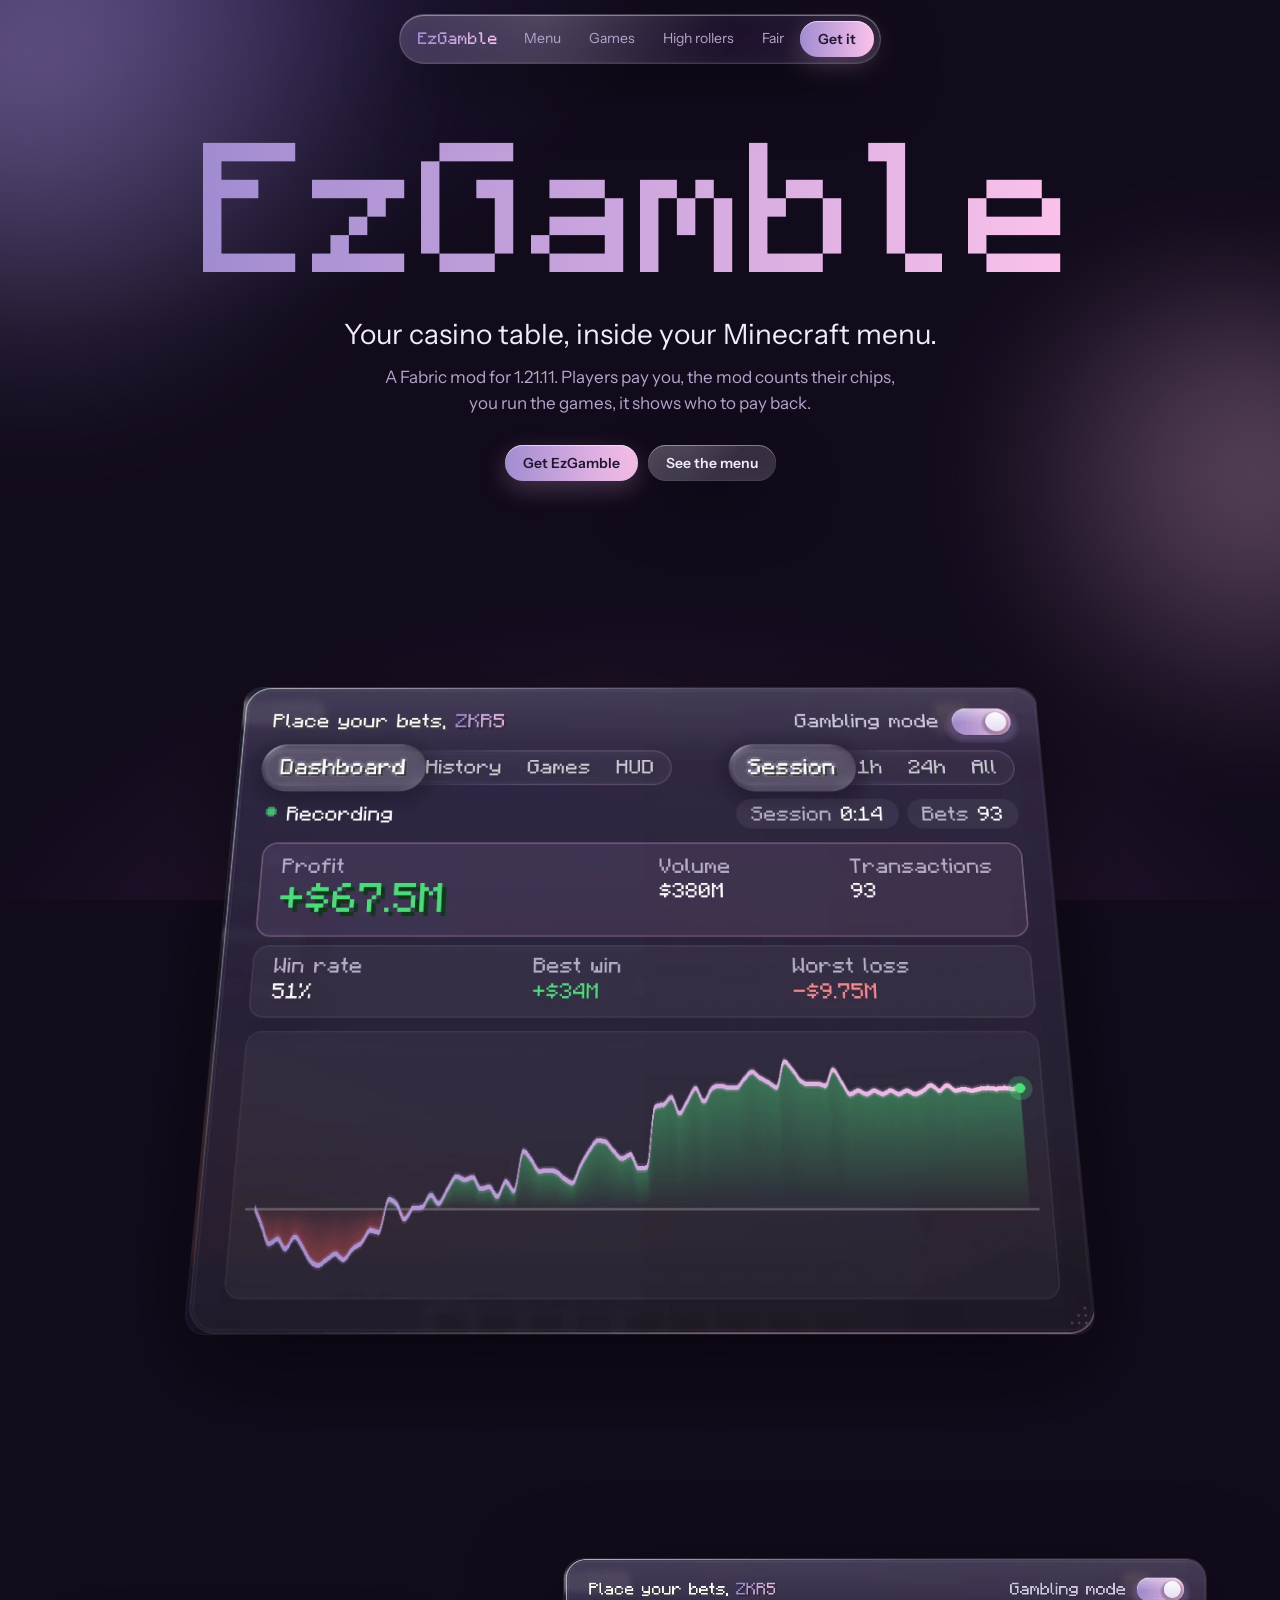
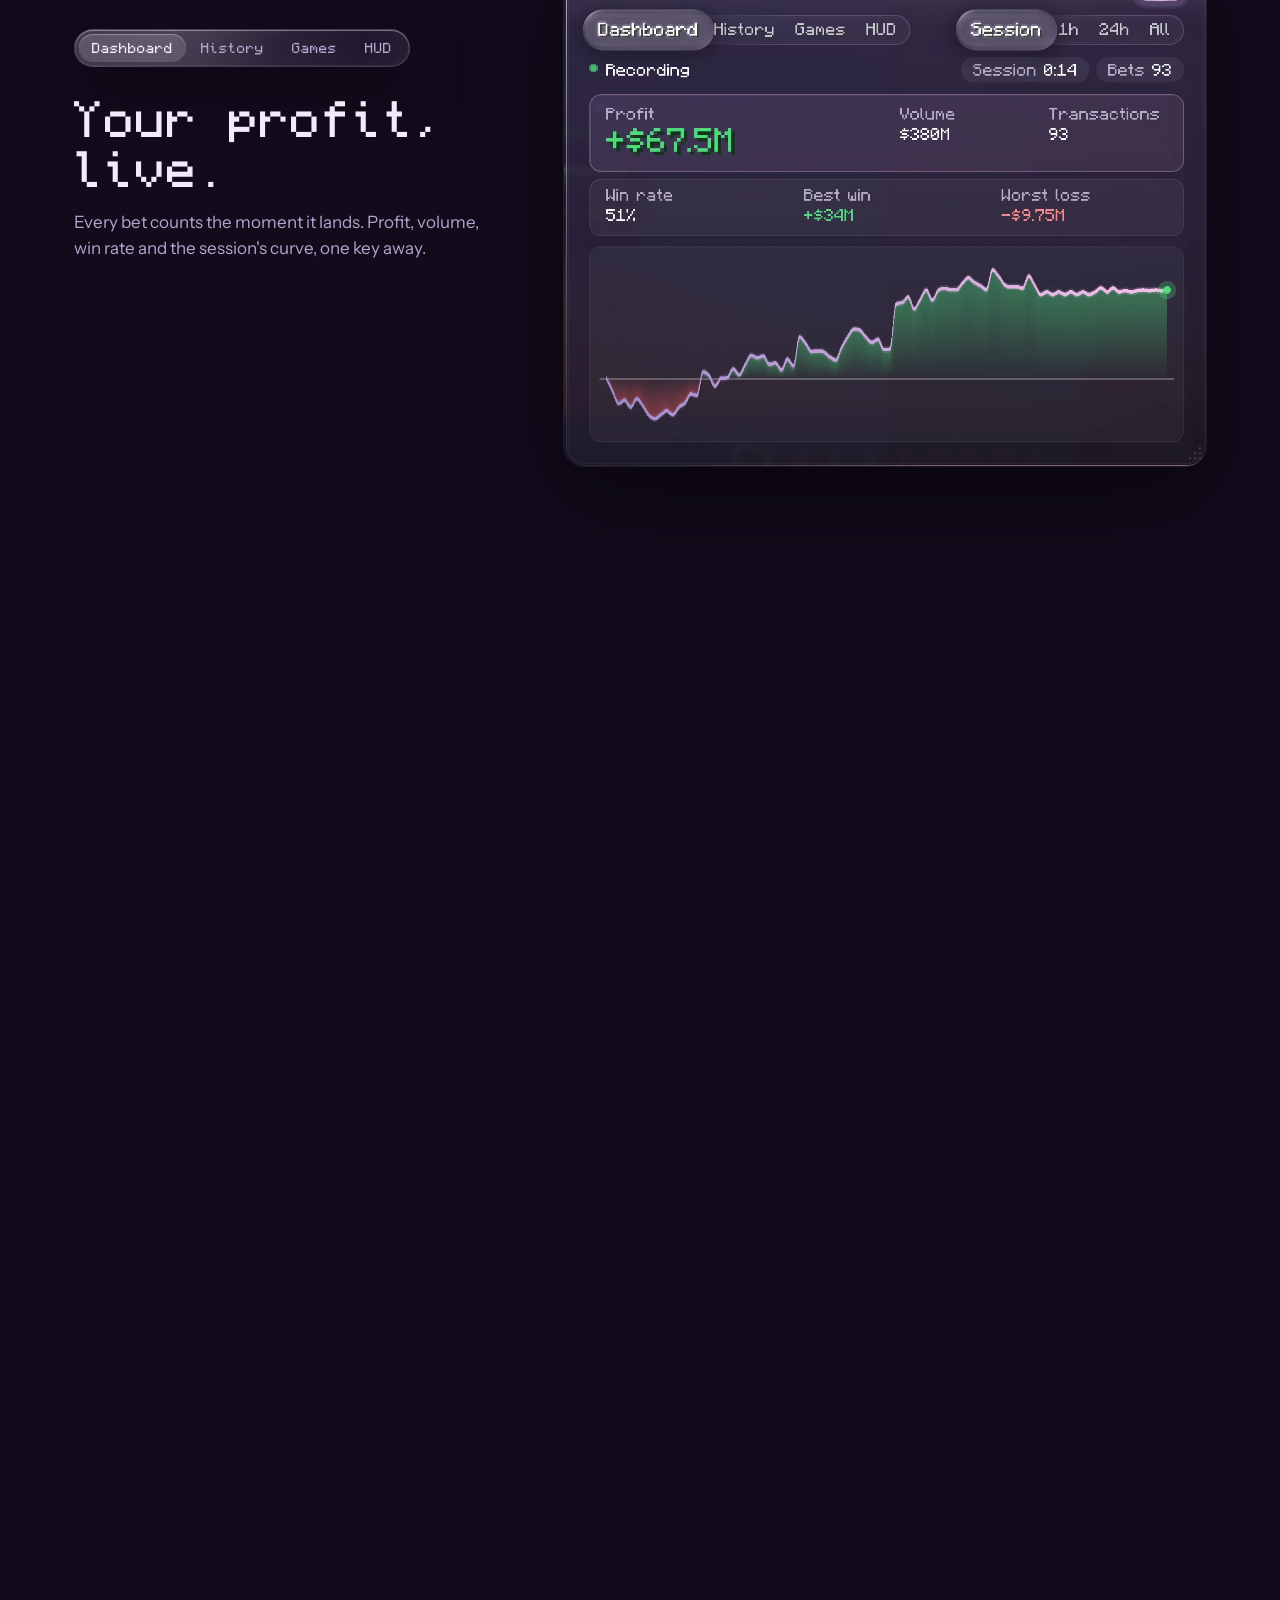
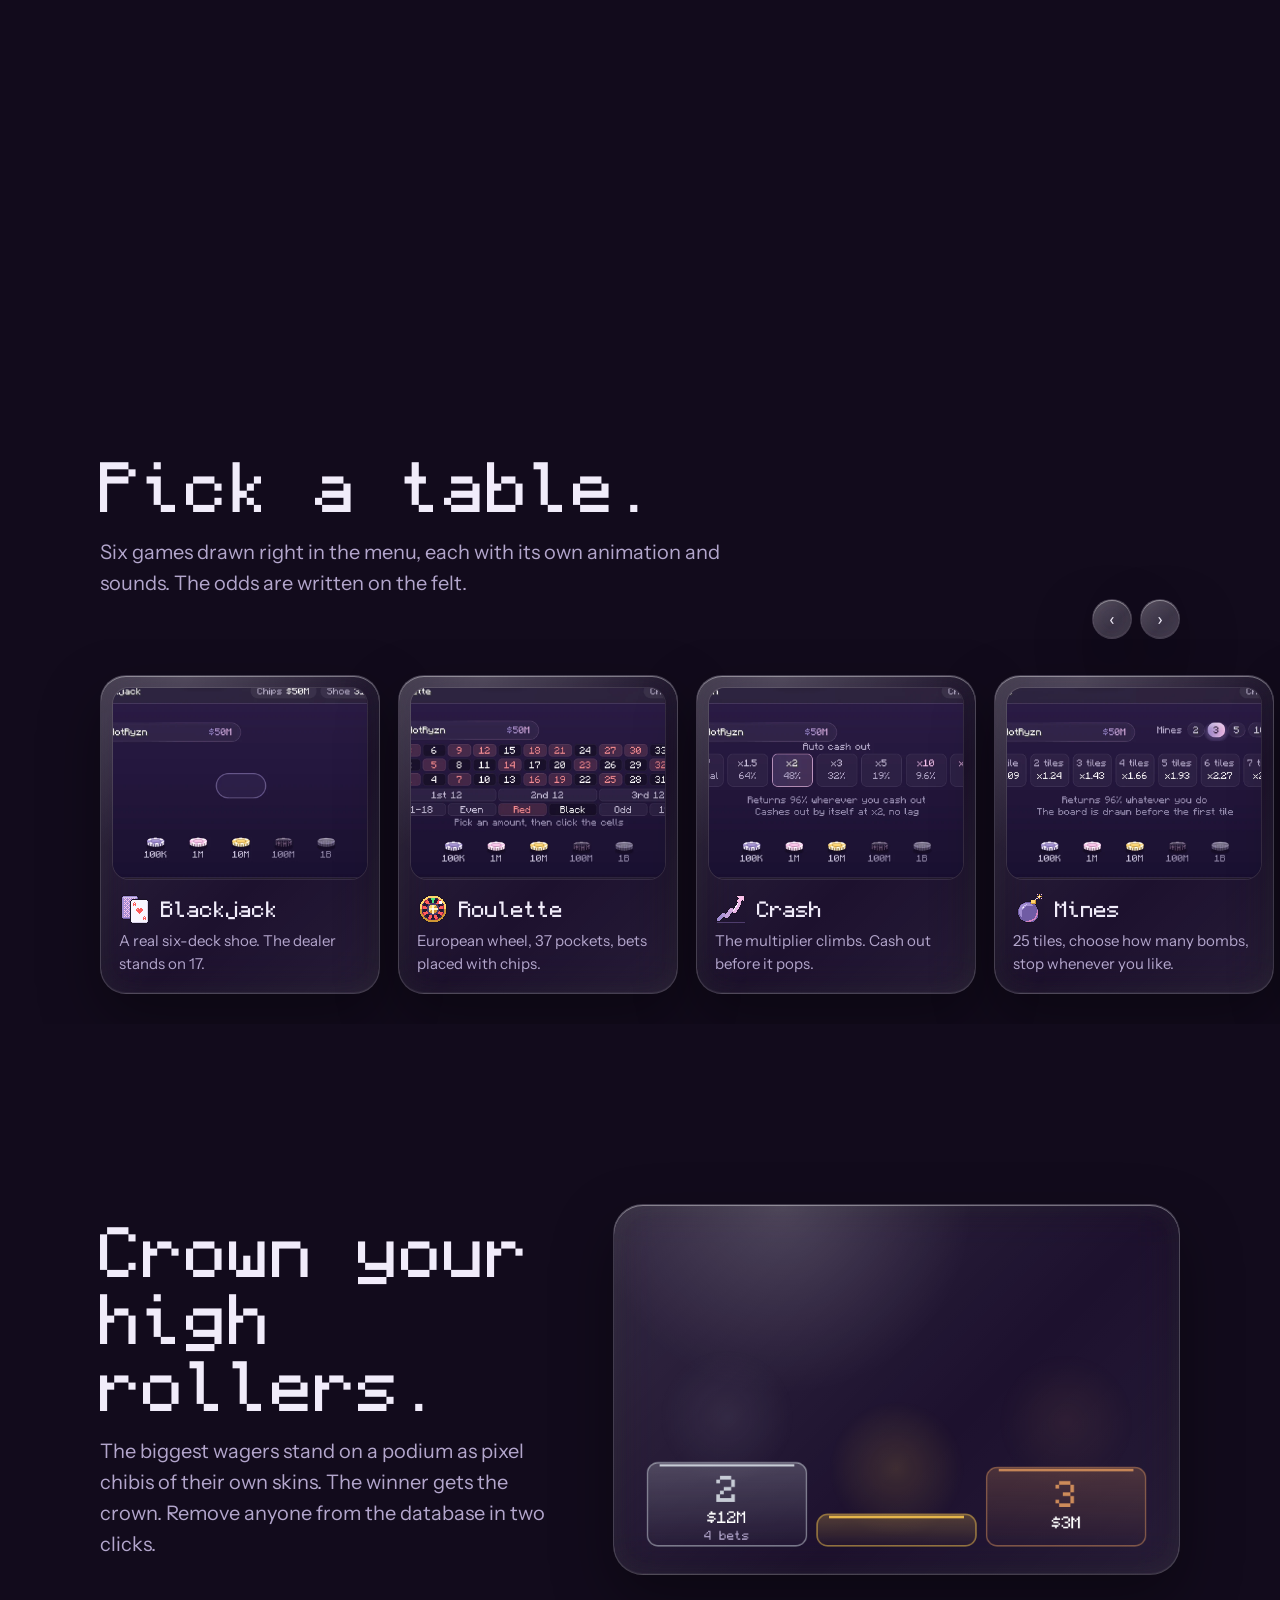
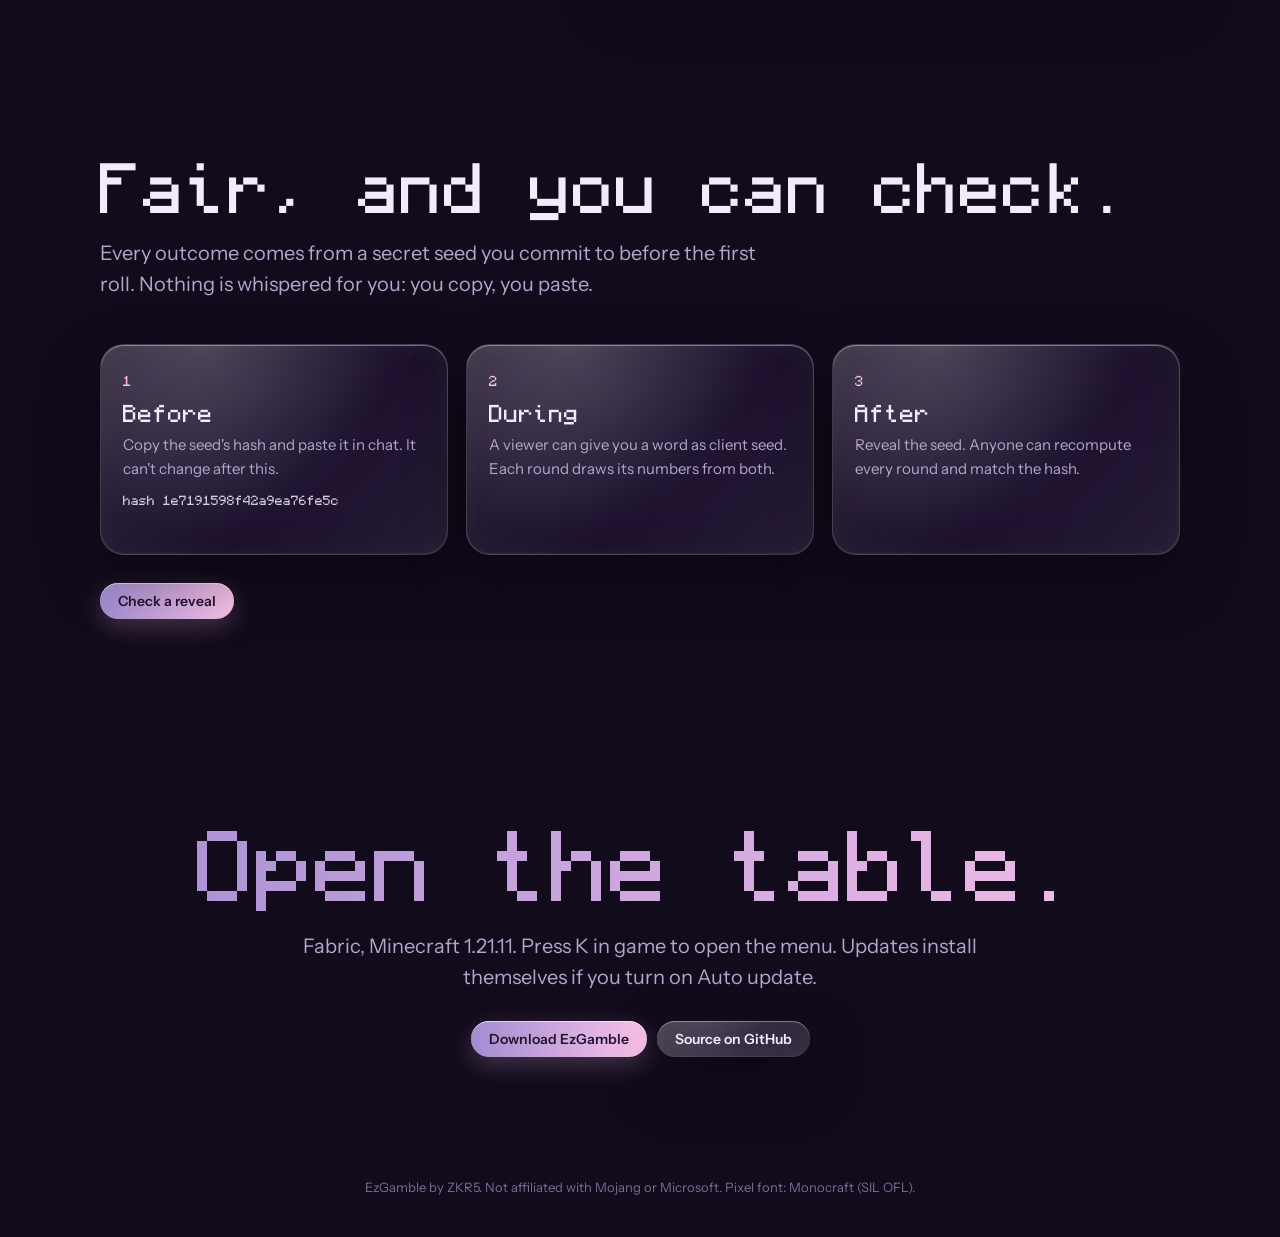
==== docs/index.html @ 96b561ed "Site: teaser page (menu tour, games, animated podium, provably fair) and verify page in the same loo" ====
<!doctype html>
<html lang="en">
<head>
<meta charset="utf-8">
<meta name="viewport" content="width=device-width, initial-scale=1">
<title>EzGamble</title>
<meta name="description" content="EzGamble: a Fabric mod for Minecraft 1.21.11 that turns your menu into a casino table. Payments, games, payouts, provably fair.">
<link rel="icon" href="assets/fair.png">
<link rel="preconnect" href="https://fonts.googleapis.com"><link rel="preconnect" href="https://fonts.gstatic.com" crossorigin>
<link href="https://fonts.googleapis.com/css2?family=Instrument+Sans:wght@400;500;600&display=swap" rel="stylesheet">
<link rel="stylesheet" href="site.css">
<style>
  /* ---- hero */
  .hero { min-height: 100vh; display: grid; place-items: center; text-align: center; padding: 120px 20px 0; }
  .hero h1 { font-size: clamp(64px, 13vw, 176px); margin: 0; }
  .hero h1 span { background: linear-gradient(90deg, #a18cd1, #fbc2eb 40%, #fff 50%, #fbc2eb 60%, #a18cd1); background-size: 250% 100%; -webkit-background-clip: text; background-clip: text; color: transparent; animation: sheen 2.4s .3s cubic-bezier(.2, .7, .2, 1) both; }
  @keyframes sheen { from { background-position: 100% 0; } to { background-position: 0 0; } }
  .hero .tag { font-size: clamp(20px, 2.4vw, 28px); margin: 18px auto 8px; max-width: 22em; }
  .hero .meta { color: var(--mute); margin: 0 auto; max-width: 30em; }
  .hero .cta { display: flex; gap: 10px; justify-content: center; margin: 28px 0 0; flex-wrap: wrap; }
  .stage { perspective: 1400px; margin: 64px auto 0; width: min(1000px, 92vw); }
  .screen { border-radius: clamp(10px, 2.2vw, 22px); overflow: hidden; box-shadow: 0 40px 120px rgba(0, 0, 0, .55), 0 0 0 1px rgba(255, 255, 255, .12); transform-origin: 50% 100%; will-change: transform; }
  .screen img { width: 100%; height: auto; aspect-ratio: 1140 / 900; }

  /* ---- the menu, pinned while its tabs go by */
  .tour { height: 420vh; position: relative; }
  .tour .pin { position: sticky; top: 0; height: 100vh; display: grid; grid-template-columns: minmax(260px, 1fr) minmax(0, 1.45fr); gap: 48px; align-items: center; max-width: 1180px; margin: 0 auto; padding: 80px 24px 24px; }
  .steps { position: relative; min-height: 300px; }
  .step { position: absolute; inset: 0 0 auto 0; opacity: 0; transform: translateY(-8px); transition: opacity .18s, transform .18s; pointer-events: none; }
  .step.on { opacity: 1; transform: none; pointer-events: auto; transition: opacity .45s .2s, transform .5s .2s cubic-bezier(.2, .7, .2, 1); }
  .step h3 { font: 400 clamp(30px, 3.6vw, 46px)/1.08 var(--pixel); margin: 0 0 14px; }
  .step p { color: var(--mute); margin: 0; max-width: 24em; }
  .tabs { display: inline-flex; gap: 2px; padding: 4px; border-radius: 999px; margin-bottom: 28px; }
  .tabs b { font: 13px var(--pixel); font-weight: 400; color: var(--mute); padding: 7px 13px; border-radius: 999px; transition: background .3s, color .3s; }
  .tabs b.on { color: var(--text); background: rgba(255, 255, 255, .14); box-shadow: inset 0 1px 0 rgba(255, 255, 255, .3); }
  .device { position: relative; aspect-ratio: 1140 / 900; }
  .device img { position: absolute; inset: 0; width: 100%; height: 100%; object-fit: cover; border-radius: clamp(10px, 1.8vw, 20px); box-shadow: 0 30px 90px rgba(0, 0, 0, .5), 0 0 0 1px rgba(255, 255, 255, .12); opacity: 0; transform: scale(.97); transition: opacity .5s, transform .6s cubic-bezier(.2, .7, .2, 1); }
  .device img.on { opacity: 1; transform: none; }
  .device img.wide { object-fit: cover; object-position: 30% 50%; }
  @media (max-width: 860px) {
    .tour { height: auto; }
    .tour .pin { position: static; height: auto; grid-template-columns: 1fr; padding: 40px 20px; gap: 0; }
    .steps { min-height: 0; } .step { position: static; opacity: 1; transform: none; margin: 40px 0 16px; }
    .tabs { display: none; }
    .device { display: none; } .step .shot { display: block; }
  }
  .step .shot { display: none; margin-top: 18px; border-radius: 14px; box-shadow: 0 0 0 1px rgba(255, 255, 255, .12); }

  /* ---- games: a rail of tables */
  section.block { padding: 140px 0 40px; }
  .rail { scroll-padding-inline: max(20px, calc((100vw - 1120px) / 2 + 20px)); display: grid; grid-auto-flow: column; grid-auto-columns: minmax(280px, 340px); gap: 18px; overflow-x: auto; scroll-snap-type: x mandatory; padding: 36px max(20px, calc((100vw - 1120px) / 2 + 20px)) 30px; scrollbar-width: none; }
  .rail::-webkit-scrollbar { display: none; }
  .table { scroll-snap-align: start; border-radius: 26px; padding: 12px 12px 18px; }
  .table .felt { border-radius: 16px; overflow: hidden; aspect-ratio: 4 / 3; box-shadow: 0 0 0 1px rgba(255, 255, 255, .1); }
  .table img.shot { width: 100%; height: 100%; object-fit: cover; transform: scale(1.45); transform-origin: 50% 60%; transition: transform .6s cubic-bezier(.2, .7, .2, 1); }
  .table:hover img.shot { transform: scale(1.32); }
  .table .t { display: flex; align-items: center; gap: 10px; margin: 14px 6px 4px; }
  .table .t img { width: 32px; height: 32px; }
  .table h4 { font: 400 20px var(--pixel); margin: 0; }
  .table p { color: var(--mute); margin: 0 6px; font-size: 15px; }
  .railnav { display: flex; gap: 8px; justify-content: flex-end; }
  .railnav button { width: 40px; height: 40px; border-radius: 50%; color: var(--text); font: 18px var(--sans); cursor: pointer; }

  /* ---- the podium */
  .podium { display: grid; grid-template-columns: 1fr 1.2fr; gap: 40px; align-items: center; }
  .podium canvas { width: 100%; height: auto; display: block; }
  .board { border-radius: 30px; padding: 10px; }
  @media (max-width: 860px) { .podium { grid-template-columns: 1fr; } }

  /* ---- fair: commit, play, reveal is a real sequence */
  .fair { display: grid; grid-template-columns: repeat(3, 1fr); gap: 18px; margin-top: 44px; }
  .fair .lg { border-radius: 24px; padding: 22px; }
  .fair i { font: normal 13px var(--pixel); color: var(--pink); }
  .fair h4 { font: 400 22px var(--pixel); margin: 8px 0 8px; }
  .fair p { color: var(--mute); margin: 0; font-size: 15px; }
  .fair code { display: block; margin-top: 14px; font: 12px var(--pixel); color: var(--text); word-break: break-all; opacity: .85; min-height: 3.2em; }
  @media (max-width: 860px) { .fair { grid-template-columns: 1fr; } }

  /* ---- the end */
  .end { text-align: center; padding: 160px 20px 120px; }
  .end h2 { font-size: clamp(44px, 7vw, 96px); margin: 0 0 18px; }
  .end .cta { display: flex; gap: 10px; justify-content: center; flex-wrap: wrap; margin-top: 28px; }
  footer { color: var(--dim); font-size: 13px; text-align: center; padding: 0 20px 40px; }
</style>
</head>
<body>
<div class="sky" aria-hidden="true"><div class="orb a"></div><div class="orb b"></div><div class="orb c"></div></div>

<nav class="nav lg" aria-label="Sections">
  <a class="mark" href="#top">EzGamble</a>
  <a class="l opt" href="#menu">Menu</a>
  <a class="l opt" href="#games">Games</a>
  <a class="l opt" href="#podium">High rollers</a>
  <a class="l opt" href="#fair">Fair</a>
  <a class="btn primary" href="#get">Get it</a>
</nav>

<header class="hero" id="top">
  <div>
    <h1 class="display"><span>EzGamble</span></h1>
    <p class="tag">Your casino table, inside your Minecraft menu.</p>
    <p class="meta">A Fabric mod for 1.21.11. Players pay you, the mod counts their chips, you run the games, it shows who to pay back.</p>
    <div class="cta"><a class="btn primary" href="#get">Get EzGamble</a><a class="btn ghost lg" href="#menu">See the menu</a></div>
    <div class="stage"><div class="screen" id="heroScreen"><img src="media/dash.webp" alt="The EzGamble menu: profit, win rate and the session's curve" fetchpriority="high"></div></div>
  </div>
</header>

<section class="tour" id="menu" aria-label="The menu">
  <div class="pin">
    <div>
      <div class="tabs lg" aria-hidden="true"><b data-i="0">Dashboard</b><b data-i="1">History</b><b data-i="2">Games</b><b data-i="3">HUD</b></div>
      <div class="steps">
        <div class="step" data-i="0"><h3>Your profit, live.</h3><p>Every bet counts the moment it lands. Profit, volume, win rate and the session's curve, one key away.</p><img class="shot" src="media/dash.webp" alt="" loading="lazy"></div>
        <div class="step" data-i="1"><h3>Every bet, on record.</h3><p>Games, payments and payouts in one list, filtered by wins or losses. Sessions are saved, so yesterday is still there.</p><img class="shot" src="media/hist.webp" alt="" loading="lazy"></div>
        <div class="step" data-i="2"><h3>Chips from /pay.</h3><p>When a player pays you, the mod turns it into chips in their name. Pick a table, bet their chips, and it keeps the count.</p><img class="shot" src="media/games.webp" alt="" loading="lazy"></div>
        <div class="step" data-i="3"><h3>Always on screen.</h3><p>Your balance, the session's profit and every payment that comes in, on the HUD, where you put it. Off when gambling mode is off.</p><img class="shot" src="media/hud-full.webp" alt="" loading="lazy"></div>
      </div>
    </div>
    <div class="device" aria-hidden="true">
      <img data-i="0" src="media/dash.webp" alt="">
      <img data-i="1" src="media/hist.webp" alt="" loading="lazy">
      <img data-i="2" src="media/games.webp" alt="" loading="lazy">
      <img data-i="3" class="wide" src="media/hud-full.webp" alt="" loading="lazy">
    </div>
  </div>
</section>

<section class="block" id="games" aria-labelledby="gamesTitle">
  <div class="wrap">
    <h2 class="sec" id="gamesTitle">Pick a table.</h2>
    <p class="sub">Six games drawn right in the menu, each with its own animation and sounds. The odds are written on the felt.</p>
    <div class="railnav"><button class="lg" data-d="-1" aria-label="Previous games">‹</button><button class="lg" data-d="1" aria-label="Next games">›</button></div>
  </div>
  <div class="rail" id="rail">
    <article class="table lg"><div class="felt"><img class="shot" src="media/bj.webp" alt="Blackjack table" loading="lazy"></div><div class="t"><img class="pix" src="assets/blackjack.png" alt=""><h4>Blackjack</h4></div><p>A real six-deck shoe. The dealer stands on 17.</p></article>
    <article class="table lg"><div class="felt"><img class="shot" src="media/roulette.webp" alt="Roulette wheel" loading="lazy"></div><div class="t"><img class="pix" src="assets/roulette.png" alt=""><h4>Roulette</h4></div><p>European wheel, 37 pockets, bets placed with chips.</p></article>
    <article class="table lg"><div class="felt"><img class="shot" src="media/crash.webp" alt="Crash curve" loading="lazy"></div><div class="t"><img class="pix" src="assets/crash.png" alt=""><h4>Crash</h4></div><p>The multiplier climbs. Cash out before it pops.</p></article>
    <article class="table lg"><div class="felt"><img class="shot" src="media/mines.webp" alt="Mines board" loading="lazy"></div><div class="t"><img class="pix" src="assets/mines.png" alt=""><h4>Mines</h4></div><p>25 tiles, choose how many bombs, stop whenever you like.</p></article>
    <article class="table lg"><div class="felt"><img class="shot" src="media/crates.webp" alt="Crate opening" loading="lazy"></div><div class="t"><img class="pix" src="assets/crates.png" alt=""><h4>Crates</h4></div><p>The reel shows the true odds. No fake near misses.</p></article>
    <article class="table lg"><div class="felt"><img class="shot" src="media/coin.webp" alt="Coinflip" loading="lazy"></div><div class="t"><img class="pix" src="assets/coinflip.png" alt=""><h4>Coinflip</h4></div><p>Heads or tails, double or nothing.</p></article>
  </div>
</section>

<section class="block" id="podium" aria-labelledby="podTitle">
  <div class="wrap podium">
    <div>
      <h2 class="sec" id="podTitle">Crown your high rollers.</h2>
      <p class="sub">The biggest wagers stand on a podium as pixel chibis of their own skins. The winner gets the crown. Remove anyone from the database in two clicks.</p>
    </div>
    <div class="board lg"><canvas id="pod" width="720" height="460" aria-label="A podium: NotRyzn first with a crown, ZKR5 second, Notch third" role="img"></canvas></div>
  </div>
</section>

<section class="block" id="fair" aria-labelledby="fairTitle">
  <div class="wrap">
    <h2 class="sec" id="fairTitle">Fair, and you can check.</h2>
    <p class="sub">Every outcome comes from a secret seed you commit to before the first roll. Nothing is whispered for you: you copy, you paste.</p>
    <div class="fair">
      <div class="lg"><i>1</i><h4>Before</h4><p>Copy the seed's hash and paste it in chat. It can't change after this.</p><code id="h1"></code></div>
      <div class="lg"><i>2</i><h4>During</h4><p>A viewer can give you a word as client seed. Each round draws its numbers from both.</p><code id="h2"></code></div>
      <div class="lg"><i>3</i><h4>After</h4><p>Reveal the seed. Anyone can recompute every round and match the hash.</p><code id="h3"></code></div>
    </div>
    <div class="cta" style="margin-top:28px"><a class="btn primary" href="verify.html">Check a reveal</a></div>
  </div>
</section>

<section class="end" id="get">
  <h2 class="display gradtext">Open the table.</h2>
  <p class="sub" style="margin:0 auto">Fabric, Minecraft 1.21.11. Press K in game to open the menu. Updates install themselves if you turn on Auto update.</p>
  <div class="cta"><a class="btn primary" id="dl" href="https://github.com/ryaanbcq/EzGamble">Download EzGamble</a><a class="btn ghost lg" href="https://github.com/ryaanbcq/EzGamble">Source on GitHub</a></div>
</section>
<footer>EzGamble by ZKR5. Not affiliated with Mojang or Microsoft. Pixel font: Monocraft (SIL OFL).</footer>

<script>
const reduce = matchMedia('(prefers-reduced-motion: reduce)').matches;
const clamp = (v, a = 0, b = 1) => Math.max(a, Math.min(b, v));

// the specular highlight follows the pointer on any glass under it
addEventListener('pointermove', (e) => {
  const el = e.target.closest && e.target.closest('.lg');
  if (!el) return;
  const r = el.getBoundingClientRect();
  el.style.setProperty('--mx', (e.clientX - r.left) + 'px'); el.style.setProperty('--my', (e.clientY - r.top) + 'px');
}, { passive: true });

// the latest jar, straight from the updater's own file
fetch('https://raw.githubusercontent.com/ryaanbcq/EzGamble/main/update/latest.json?t=' + Date.now()).then((r) => r.json()).then((o) => {
  const a = document.getElementById('dl');
  a.href = 'https://raw.githubusercontent.com/ryaanbcq/EzGamble/main/update/' + o.file;
  a.textContent = 'Download ' + o.version;
}).catch(() => {});

// hero: the menu lies back, then stands up as you scroll
const hero = document.getElementById('heroScreen');
// tour: which tab is showing
const tour = document.getElementById('menu'), steps = [...tour.querySelectorAll('.step')], shots = [...tour.querySelectorAll('.device img')], tabs = [...tour.querySelectorAll('.tabs b')];
let shown = -1;
function frame() {
  const vh = innerHeight;
  if (!reduce) {
    const p = clamp(1 - hero.getBoundingClientRect().top / vh);
    hero.style.transform = `rotateX(${(1 - p) * 24}deg) scale(${0.88 + p * 0.12})`;
  }
  const r = tour.getBoundingClientRect(), p = clamp(-r.top / (r.height - vh));
  const i = Math.min(3, Math.floor(p * 4));
  if (i !== shown) {
    shown = i;
    for (const list of [steps, shots, tabs]) list.forEach((el) => el.classList.toggle('on', +el.dataset.i === i));
  }
}
addEventListener('scroll', () => requestAnimationFrame(frame), { passive: true });
addEventListener('resize', frame);
frame();

// games rail arrows
document.querySelectorAll('.railnav button').forEach((b) => b.addEventListener('click', () => {
  const rail = document.getElementById('rail');
  rail.scrollBy({ left: +b.dataset.d * rail.clientWidth * 0.8, behavior: reduce ? 'auto' : 'smooth' });
}));

// ---- the podium, drawn like the mod: pixel chibis from the real skins (P.chibi)
const cv = document.getElementById('pod'), g = cv.getContext('2d');
g.imageSmoothingEnabled = false;
const PLAYERS = [['NotRyzn', '$18M', '9 bets'], ['ZKR5', '$12M', '4 bets'], ['Notch', '$3M', '3 bets']];
const MEDAL = ['#f2c14e', '#c7ccd6', '#cd8b5a'], STEP_H = [170, 132, 104], ORDER = [1, 0, 2];
const skins = PLAYERS.map(([n]) => { const im = new Image(); im.src = 'media/skins/' + n + '.png'; return im; });
let t0 = null;
const ease = (x) => 1 - Math.pow(1 - clamp(x), 3);
function rrect(x, y, w, h, r) { g.beginPath(); g.roundRect(x, y, w, h, r); }
function chibi(im, cx, feet, p, t, hop, seed) {
  if (!im.complete || !im.naturalWidth) return;
  let by = Math.floor((t + seed) / 500) % 2 ? p : 0;
  if (hop) { const c = (t + seed) % 1600; if (c < 240) by = -Math.round(Math.sin(c / 240 * Math.PI) * 4) * p; }
  g.fillStyle = 'rgba(0,0,0,.28)'; g.fillRect(cx - 6 * p, feet - p * .5, 12 * p, p);
  const x = cx - 7 * p, top = feet - 18 * p + by, lg = feet - 4 * p + Math.min(0, by), body = top + 8 * p;
  const legacy = im.naturalHeight < 64;   // an old 64x32 skin: no left limbs, no body overlays; the right limbs stand in (Minecraft mirrors them)
  const S = (u, v, uw, vh, dx, dy, w, h) => { if (v + vh > im.naturalHeight) return; g.drawImage(im, u, v, uw, vh, Math.round(dx), Math.round(dy), Math.round(w), Math.round(h)); };
  S(4, 20, 4, 12, x + 3 * p, lg, 4 * p, 4 * p); S(4, 36, 4, 12, x + 3 * p, lg, 4 * p, 4 * p);
  S(legacy ? 4 : 20, legacy ? 20 : 52, 4, 12, x + 7 * p, lg, 4 * p, 4 * p); S(4, 52, 4, 12, x + 7 * p, lg, 4 * p, 4 * p);
  S(20, 20, 8, 12, x + 3 * p, body, 8 * p, 6 * p); S(20, 36, 8, 12, x + 3 * p, body, 8 * p, 6 * p);
  S(44, 20, 4, 12, x, body, 3 * p, 6 * p); S(44, 36, 4, 12, x, body, 3 * p, 6 * p);
  S(legacy ? 44 : 36, legacy ? 20 : 52, 4, 12, x + 11 * p, body, 3 * p, 6 * p); S(52, 52, 4, 12, x + 11 * p, body, 3 * p, 6 * p);
  S(8, 8, 8, 8, x + 3 * p, top, 8 * p, 8 * p); if (!legacy) S(40, 8, 8, 8, x + 3 * p, top, 8 * p, 8 * p);   // old skins often paint the hat layer solid black; Minecraft drops it
  return top;
}
function crown(cx, top, p, drop) {
  const c0 = cx - 4 * p, cy = top - 3 * p - drop;
  g.fillStyle = '#f2c14e'; for (const i of [0, 3, 4, 7]) g.fillRect(c0 + i * p, cy, p, p);
  g.fillRect(c0, cy + p, 8 * p, p); g.fillStyle = '#c8902e'; g.fillRect(c0, cy + 2 * p, 8 * p, p);
  g.fillStyle = '#e0475b'; g.fillRect(c0 + 3 * p, cy + p, 2 * p, p);
}
function sparkles(cx, feet, p, t) {
  [[-11, 15], [10, 18], [-9, 5], [12, 8], [6, 21]].forEach(([dx, dy], i) => {
    const f = Math.floor(t / 110 + i * 5) % 16; if (f > 4) return;
    const x = cx + dx * p, y = feet - dy * p, q = p * .75, col = i % 2 ? '#fff4c8' : '#f2c14e';
    g.fillStyle = col; g.fillRect(x, y, q, q);
    if (f === 2 || f === 3) { g.globalAlpha = .6; g.fillRect(x - q, y, q, q); g.fillRect(x + q, y, q, q); g.fillRect(x, y - q, q, q); g.fillRect(x, y + q, q, q); g.globalAlpha = 1; }
  });
}
function draw(now) {
  const t = reduce ? 1e9 : (t0 == null ? 0 : now - t0), W = cv.width, H = cv.height, base = H - 24, sw = 210, gap = 14, p = 6;
  g.clearRect(0, 0, W, H);
  ORDER.forEach((rank, col) => {
    const sx = W / 2 - sw * 1.5 - gap + col * (sw + gap), cx = sx + sw / 2, m = MEDAL[rank];
    const grow = ease((t - [500, 250, 0][rank]) / 700), sh = STEP_H[rank] * grow, top = base - sh;
    if (sh < 1) return;
    // halo
    const k = rank === 0 ? 1 : .55, hy = top - 10 * p, gr = g.createRadialGradient(cx, hy, 0, cx, hy, 15 * p);
    gr.addColorStop(0, m + Math.round(40 * k).toString(16).padStart(2, '0')); gr.addColorStop(1, m + '00');
    g.fillStyle = gr; g.fillRect(cx - 16 * p, hy - 16 * p, 32 * p, 32 * p);
    // the step, tinted glass with a medal lip
    const sg = g.createLinearGradient(0, top, 0, base); sg.addColorStop(0, m + '40'); sg.addColorStop(1, m + '08');
    rrect(sx, top, sw, sh, 14); g.fillStyle = sg; g.fill(); g.strokeStyle = m + '88'; g.lineWidth = 2; g.stroke();
    g.fillStyle = m; g.fillRect(sx + 16, top + 2, sw - 32, 3);
    g.font = '44px Monocraft'; g.textAlign = 'center'; g.fillStyle = m; if (sh > 52) g.fillText(String(rank + 1), cx, top + 52);
    const [name, amt, bets] = PLAYERS[rank];
    g.font = '20px Monocraft'; g.fillStyle = '#fff'; if (sh > 82) g.fillText(amt, cx, top + 80);
    g.font = '15px Monocraft'; g.fillStyle = '#b3a6cc'; if (sh > 106) g.fillText(bets, cx, top + 102);
    // the chibi drops onto its step once it has grown
    const land = ease((t - [500, 250, 0][rank] - 600) / 380), feet = top - 2 - (1 - land) * 140;
    if (land <= 0) return;
    g.globalAlpha = clamp(land * 2);
    const head = chibi(skins[rank], cx, feet, p, t, rank === 0 && land >= 1, rank * 137);
    g.font = '18px Monocraft'; g.fillStyle = rank === 0 ? '#fbc2eb' : '#f1ecfa'; g.fillText(name, cx, feet - 18 * p - (rank === 0 ? 3 * p : 0) - 12);
    if (rank === 0 && head != null) { const cd = (1 - ease((t - 1700) / 420)) * 90; if (t > 1500) crown(cx, head, p, cd); if (t > 2100) sparkles(cx, feet, p, t); }
    g.globalAlpha = 1;
  });
  requestAnimationFrame(draw);
}
new IntersectionObserver((es, o) => { if (es[0].isIntersecting) { t0 = performance.now(); o.disconnect(); } }, { threshold: .45 }).observe(cv);
document.fonts.ready.then(() => requestAnimationFrame(draw));

// fair: three hashes typed once, when the section comes into view
const rnd = (n) => [...crypto.getRandomValues(new Uint8Array(n))].map((b) => b.toString(16).padStart(2, '0')).join('');
const lines = { h1: 'hash ' + rnd(32), h2: 'client seed lucky7, round 1, 2, 3...', h3: 'seed ' + rnd(32) };
new IntersectionObserver((es, o) => {
  if (!es[0].isIntersecting) return; o.disconnect();
  Object.entries(lines).forEach(([id, s], k) => {
    const el = document.getElementById(id);
    if (reduce) { el.textContent = s; return; }
    let i = 0; setTimeout(function type() { el.textContent = s.slice(0, ++i); if (i < s.length) setTimeout(type, 14); }, k * 500);
  });
}, { threshold: .4 }).observe(document.querySelector('.fair'));
</script>
</body>
</html>
---- docs/site.css ----
/* EzGamble site: the mod's own look (glass, lavender to pink, pixel display type), Apple-style pacing. */
@font-face { font-family: Monocraft; src: url(assets/Monocraft.ttf) format('truetype'); font-display: swap; }

:root {
  --night: #120b1c; --plum: #1e1430; --text: #f1ecfa; --mute: #b3a6cc; --dim: #7a6d93;
  --lav: #a18cd1; --pink: #fbc2eb; --gold: #f2c14e; --green: #4be07a; --red: #ff5c5c;
  --grad: linear-gradient(90deg, var(--lav), var(--pink));
  --pixel: Monocraft, ui-monospace, monospace;
  --sans: 'Instrument Sans', -apple-system, BlinkMacSystemFont, 'Segoe UI', sans-serif;
}
* { box-sizing: border-box; }
html { background: var(--night); scroll-behavior: smooth; }
body { margin: 0; color: var(--text); font: 17px/1.55 var(--sans); -webkit-font-smoothing: antialiased; overflow-x: hidden; }
img { display: block; max-width: 100%; }
a { color: inherit; }
:focus-visible { outline: 2px solid var(--pink); outline-offset: 3px; border-radius: 8px; }

/* the sky behind everything: slow glass orbs */
.sky { position: fixed; inset: 0; z-index: -1; overflow: hidden; background:
  radial-gradient(1200px 800px at 50% 120%, #3a1f45 0%, transparent 60%),
  radial-gradient(900px 700px at 10% -10%, #2a1f4a 0%, transparent 60%), var(--night); }
.orb { position: absolute; border-radius: 50%; filter: blur(60px); opacity: .55; animation: drift 26s ease-in-out infinite alternate; }
.orb.a { width: 46vmax; height: 46vmax; left: -12vmax; top: -10vmax; background: radial-gradient(circle at 30% 30%, #a18cd1, transparent 65%); }
.orb.b { width: 40vmax; height: 40vmax; right: -14vmax; top: 30vh; background: radial-gradient(circle at 60% 40%, #fbc2eb, transparent 65%); opacity: .35; animation-duration: 32s; }
.orb.c { width: 34vmax; height: 34vmax; left: 30vw; bottom: -18vmax; background: radial-gradient(circle, #f6a26b, transparent 65%); opacity: .22; animation-duration: 38s; }
@keyframes drift { to { transform: translate(6vmax, 4vmax) scale(1.08); } }

/* Liquid Glass: blur + saturation, a lit rim, a specular highlight that follows the pointer */
.lg {
  position: relative; isolation: isolate;
  background: linear-gradient(135deg, rgba(255, 255, 255, .13), rgba(255, 255, 255, .035) 60%, rgba(255, 255, 255, .08));
  backdrop-filter: blur(22px) saturate(180%); -webkit-backdrop-filter: blur(22px) saturate(180%);
  border: 1px solid rgba(255, 255, 255, .16);
  box-shadow: inset 0 1px 0 rgba(255, 255, 255, .38), inset 0 -1px 0 rgba(255, 255, 255, .06), inset 0 0 24px rgba(255, 255, 255, .04), 0 24px 60px rgba(0, 0, 0, .35);
}
.lg::before {
  content: ''; position: absolute; inset: 0; border-radius: inherit; pointer-events: none; z-index: -1;
  background: radial-gradient(420px circle at var(--mx, 30%) var(--my, 0%), rgba(255, 255, 255, .16), transparent 45%);
}

/* the floating nav: one glass capsule */
.nav { position: fixed; top: 14px; left: 50%; transform: translateX(-50%); z-index: 50; display: flex; align-items: center; gap: 4px; padding: 6px 6px 6px 18px; border-radius: 999px; max-width: calc(100vw - 32px); }
.nav .mark { font: 15px var(--pixel); background: var(--grad); -webkit-background-clip: text; background-clip: text; color: transparent; margin-right: 10px; text-decoration: none; white-space: nowrap; }
.nav a.l { font-size: 14px; color: var(--mute); text-decoration: none; padding: 7px 12px; border-radius: 999px; white-space: nowrap; }
.nav a.l:hover { color: var(--text); background: rgba(255, 255, 255, .07); }
.nav a.l.on { color: var(--text); background: rgba(255, 255, 255, .1); }
@media (max-width: 720px) { .nav a.l.opt { display: none; } }

.btn { display: inline-flex; align-items: center; gap: 8px; padding: 9px 18px; border-radius: 999px; font: 600 14px var(--sans); text-decoration: none; cursor: pointer; border: 0; white-space: nowrap; transition: transform .15s, filter .15s; }
.btn.primary { background: var(--grad); color: #22172f; box-shadow: inset 0 1px 0 rgba(255, 255, 255, .6), 0 8px 24px rgba(251, 194, 235, .22); }
.btn.ghost { color: var(--text); }
.btn:hover { transform: translateY(-1px); filter: brightness(1.06); }
.btn:active { transform: scale(.97); }

.wrap { max-width: 1120px; margin: 0 auto; padding: 0 20px; }
.display { font-family: var(--pixel); font-weight: 400; letter-spacing: -.01em; line-height: 1.05; }
.gradtext { background: var(--grad); -webkit-background-clip: text; background-clip: text; color: transparent; }
h2.sec { font: 400 clamp(34px, 5.4vw, 64px)/1.05 var(--pixel); margin: 0 0 16px; }
p.sub { color: var(--mute); font-size: clamp(17px, 1.6vw, 20px); max-width: 34em; margin: 0; }
.pix { image-rendering: pixelated; }

@media (prefers-reduced-motion: reduce) {
  *, *::before, *::after { animation: none !important; transition: none !important; scroll-behavior: auto !important; }
}
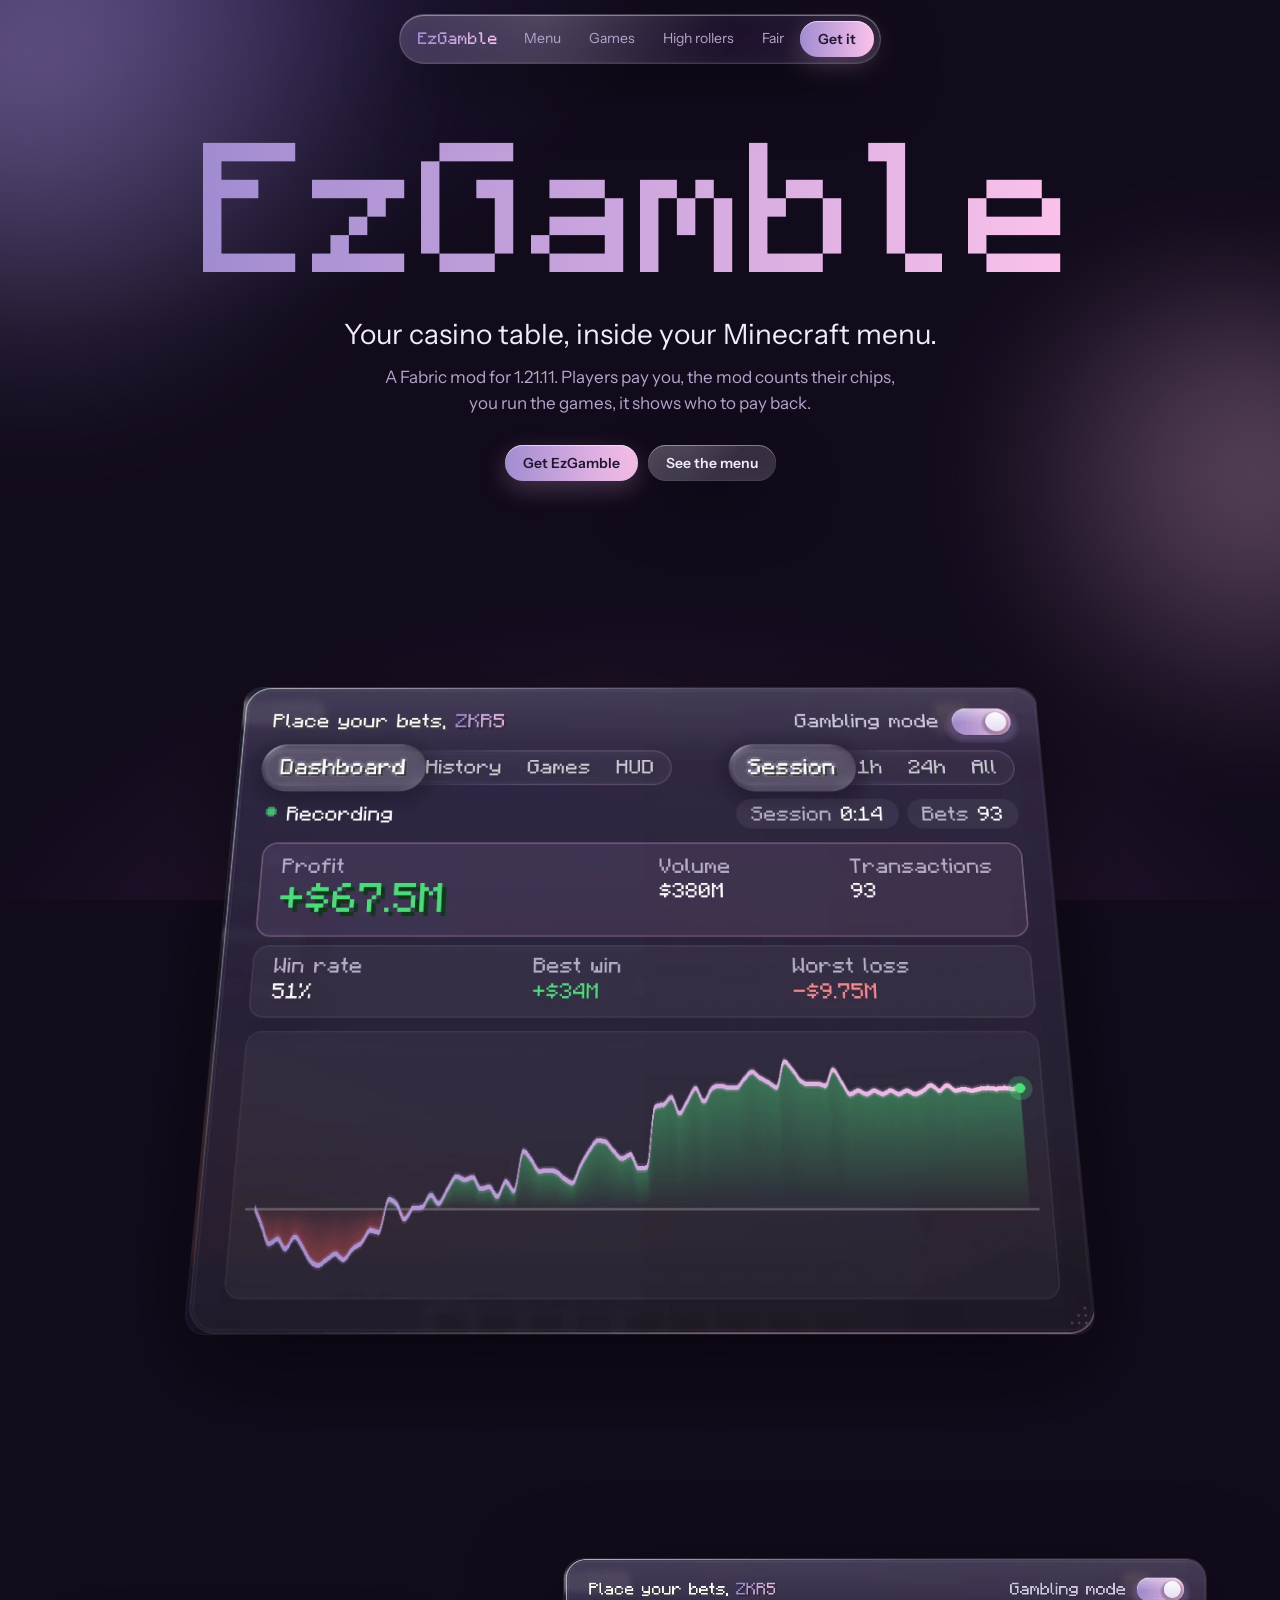
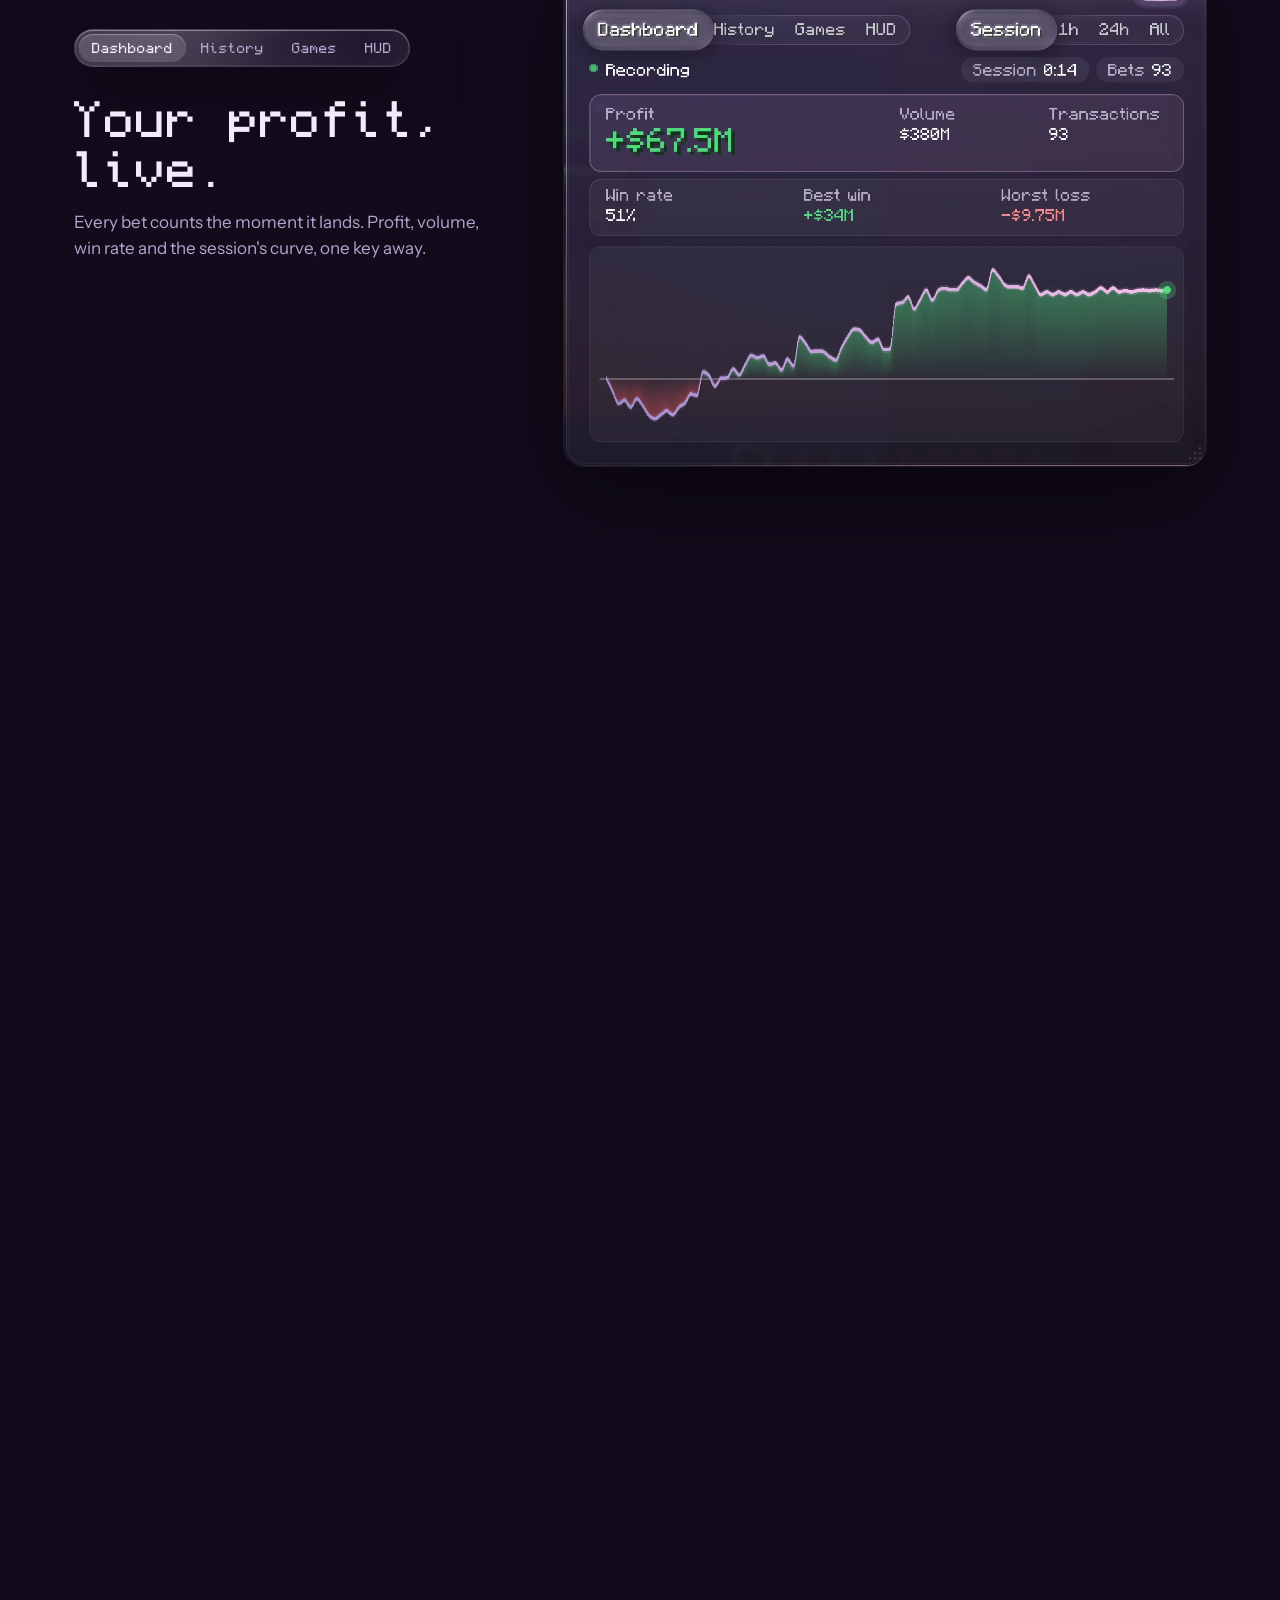
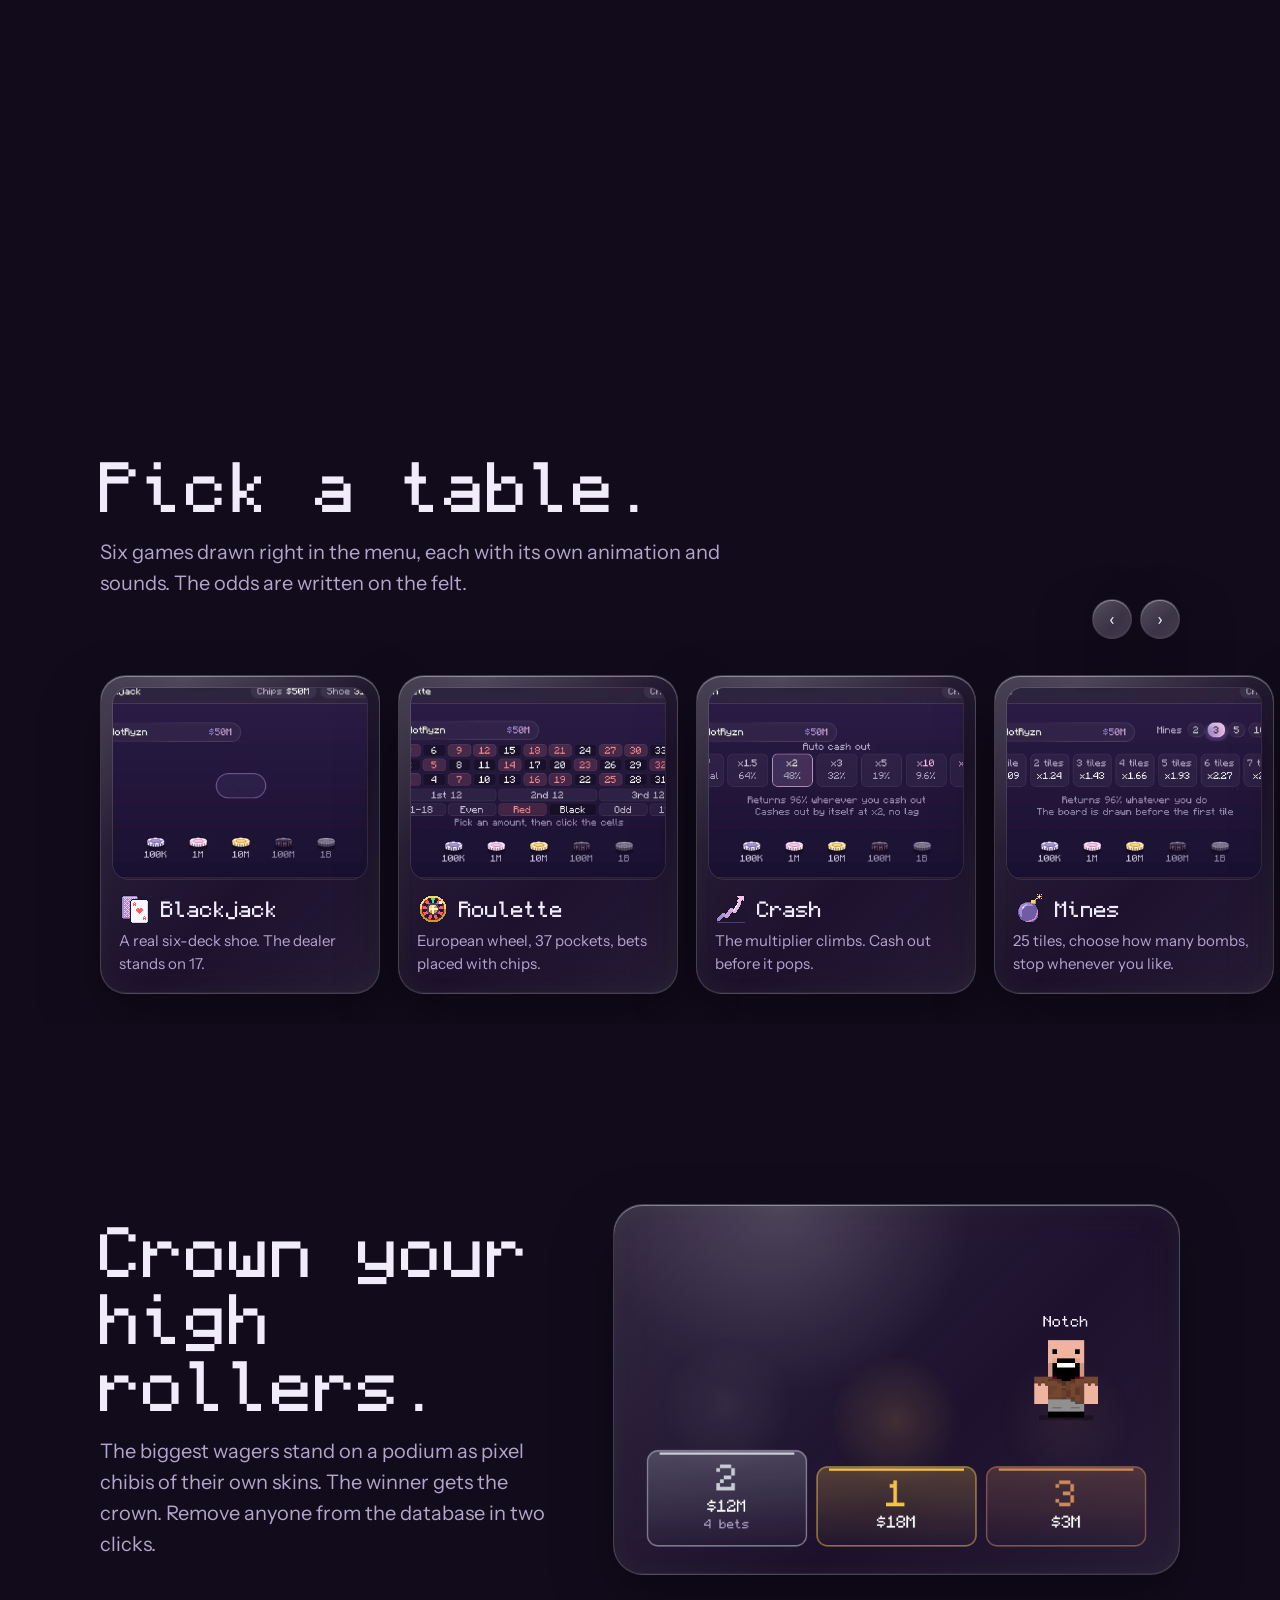
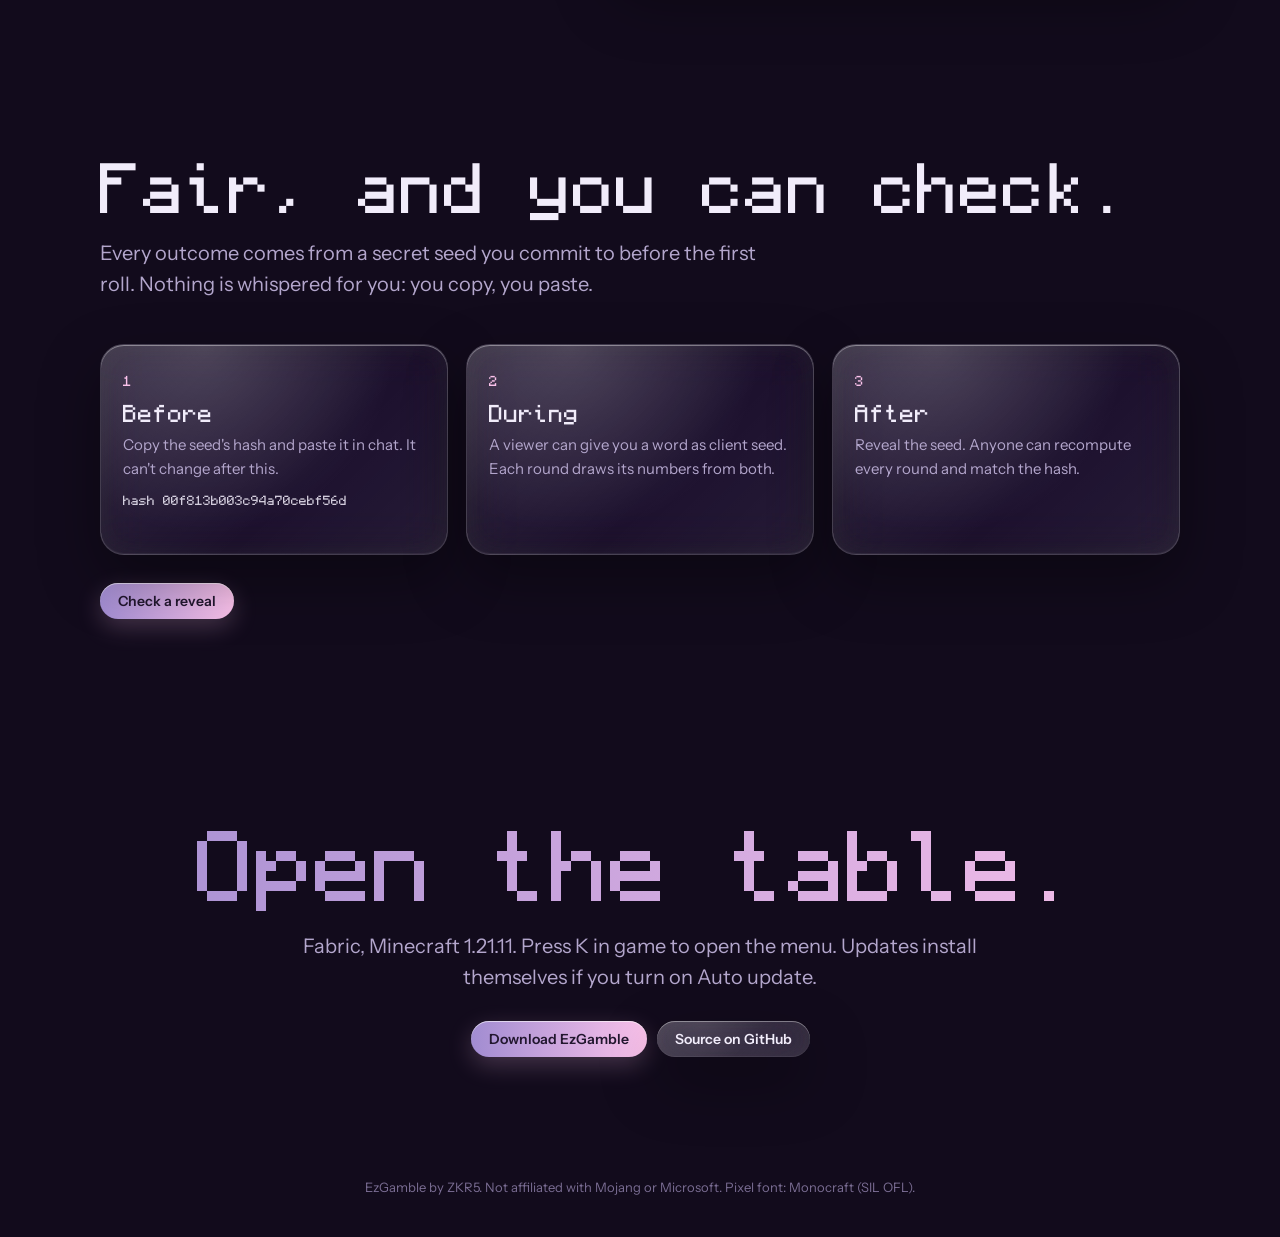
==== commit 88b6340a: "Teaser: a full HUD picture for the HUD step; smoke.sh ignores the shells that mention EzTest" ====
--- a/docs/index.html
+++ b/docs/index.html
@@ -113,14 +113,14 @@
         <div class="step" data-i="0"><h3>Your profit, live.</h3><p>Every bet counts the moment it lands. Profit, volume, win rate and the session's curve, one key away.</p><img class="shot" src="media/dash.webp" alt="" loading="lazy"></div>
         <div class="step" data-i="1"><h3>Every bet, on record.</h3><p>Games, payments and payouts in one list, filtered by wins or losses. Sessions are saved, so yesterday is still there.</p><img class="shot" src="media/hist.webp" alt="" loading="lazy"></div>
         <div class="step" data-i="2"><h3>Chips from /pay.</h3><p>When a player pays you, the mod turns it into chips in their name. Pick a table, bet their chips, and it keeps the count.</p><img class="shot" src="media/games.webp" alt="" loading="lazy"></div>
-        <div class="step" data-i="3"><h3>Always on screen.</h3><p>Your balance, the session's profit and every payment that comes in, on the HUD, where you put it. Off when gambling mode is off.</p><img class="shot" src="media/hud-full.webp" alt="" loading="lazy"></div>
+        <div class="step" data-i="3"><h3>Always on screen.</h3><p>Your balance, the session's profit and every payment that comes in, on the HUD, where you put it. Off when gambling mode is off.</p><img class="shot" src="media/hud.webp" alt="" loading="lazy"></div>
       </div>
     </div>
     <div class="device" aria-hidden="true">
       <img data-i="0" src="media/dash.webp" alt="">
       <img data-i="1" src="media/hist.webp" alt="" loading="lazy">
       <img data-i="2" src="media/games.webp" alt="" loading="lazy">
-      <img data-i="3" class="wide" src="media/hud-full.webp" alt="" loading="lazy">
+      <img data-i="3" src="media/hud.webp" alt="" loading="lazy">
     </div>
   </div>
 </section>
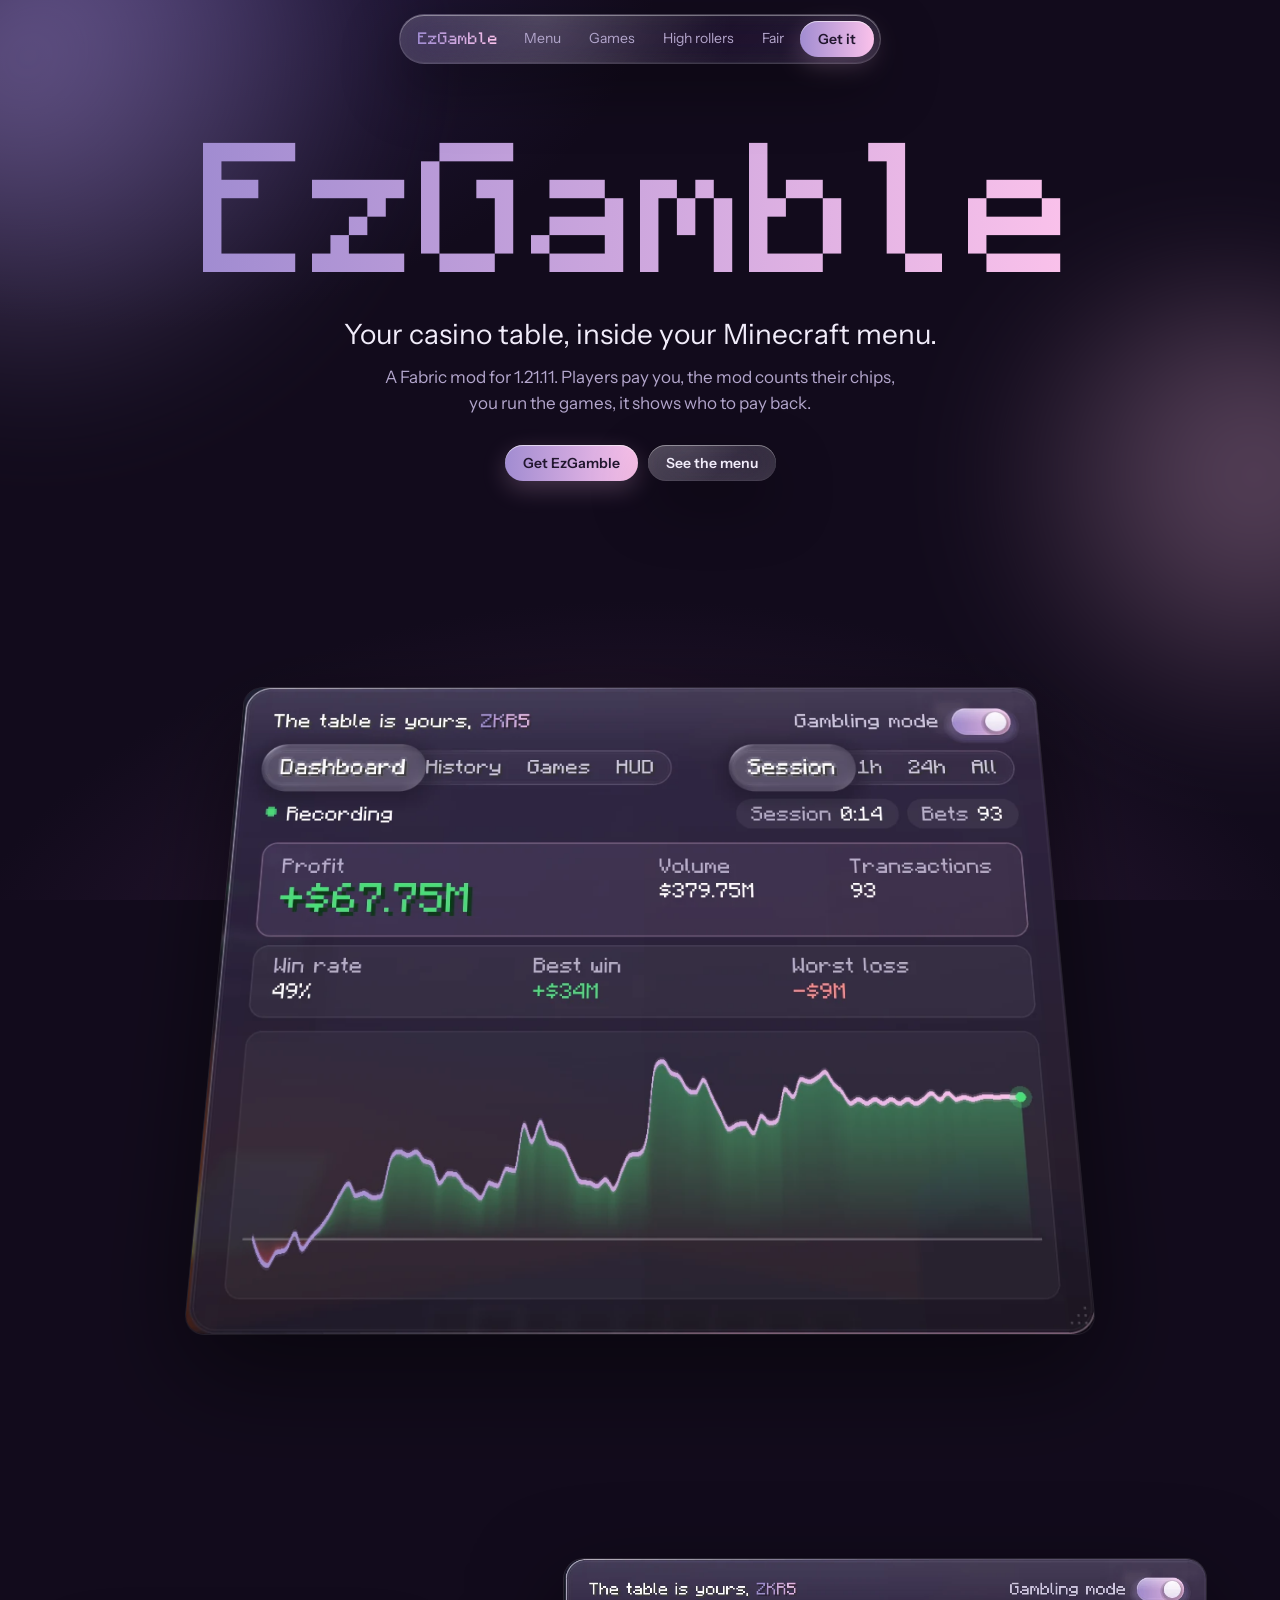
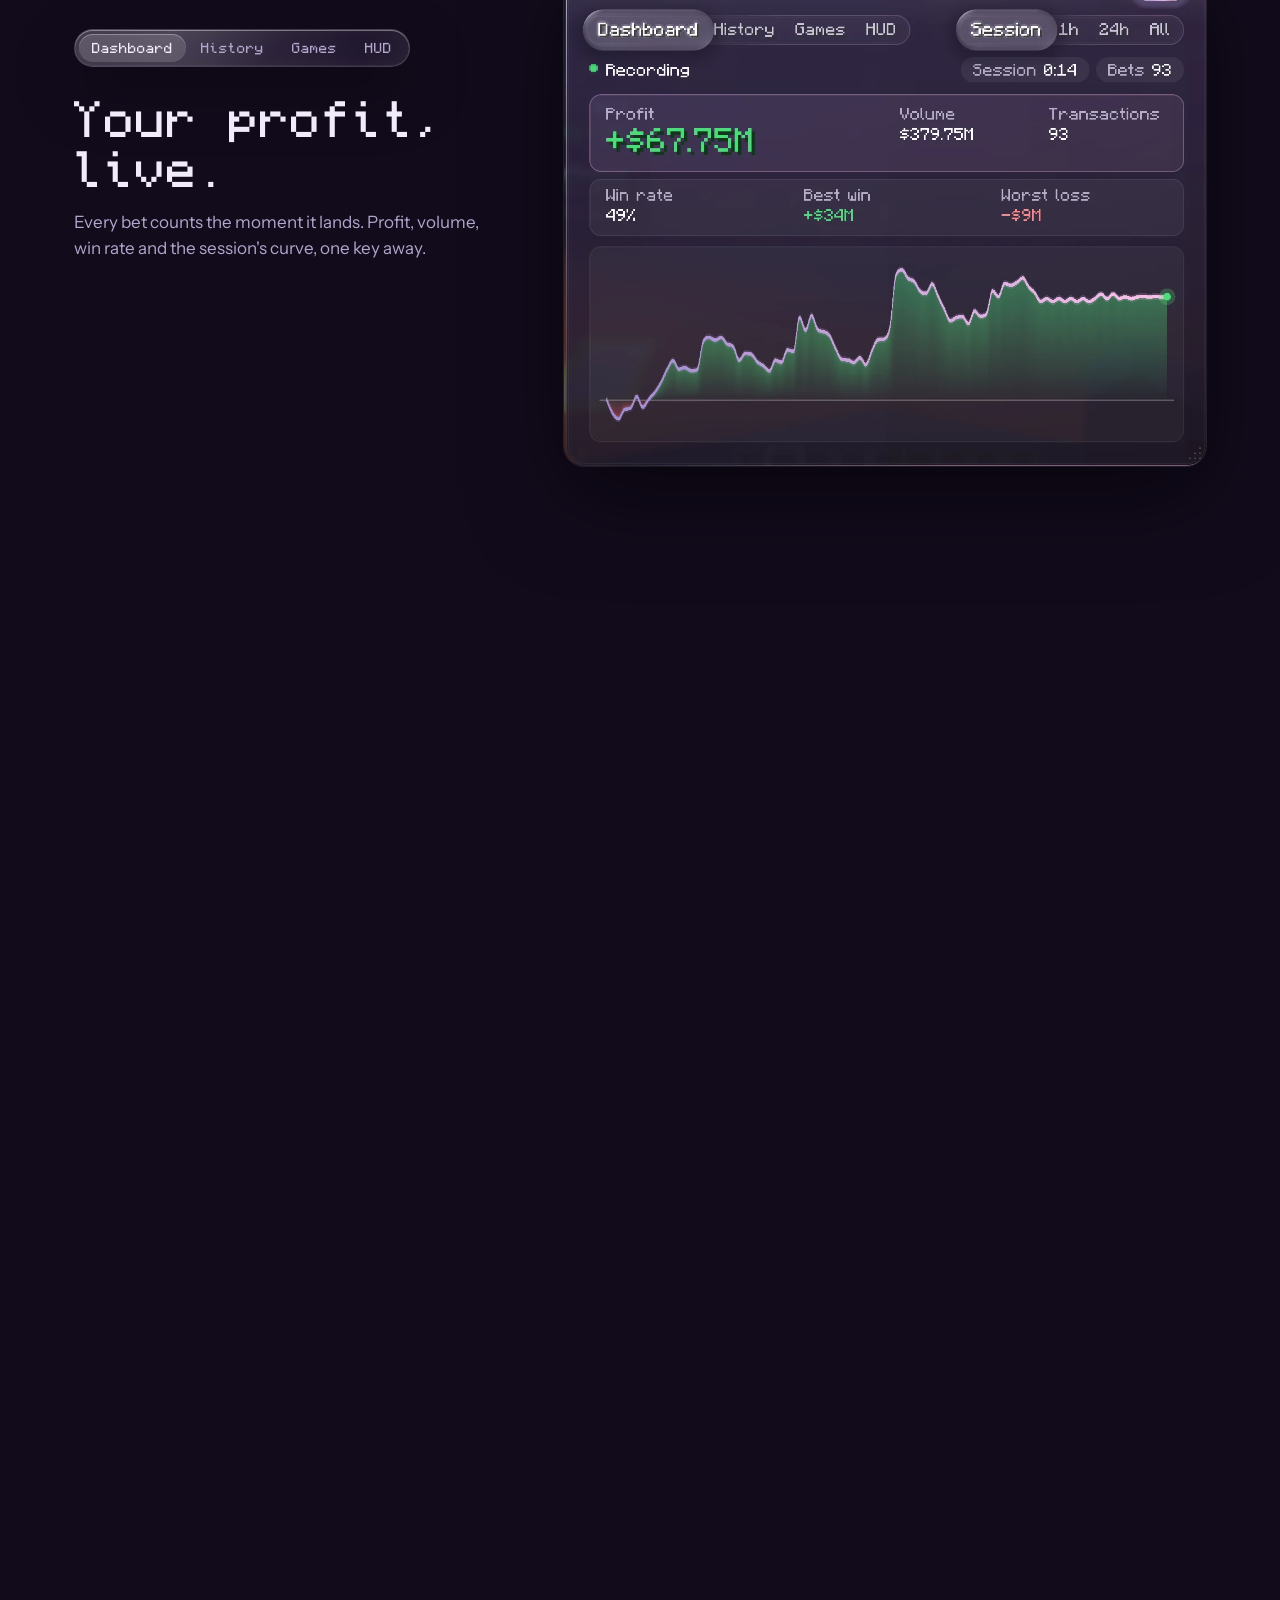
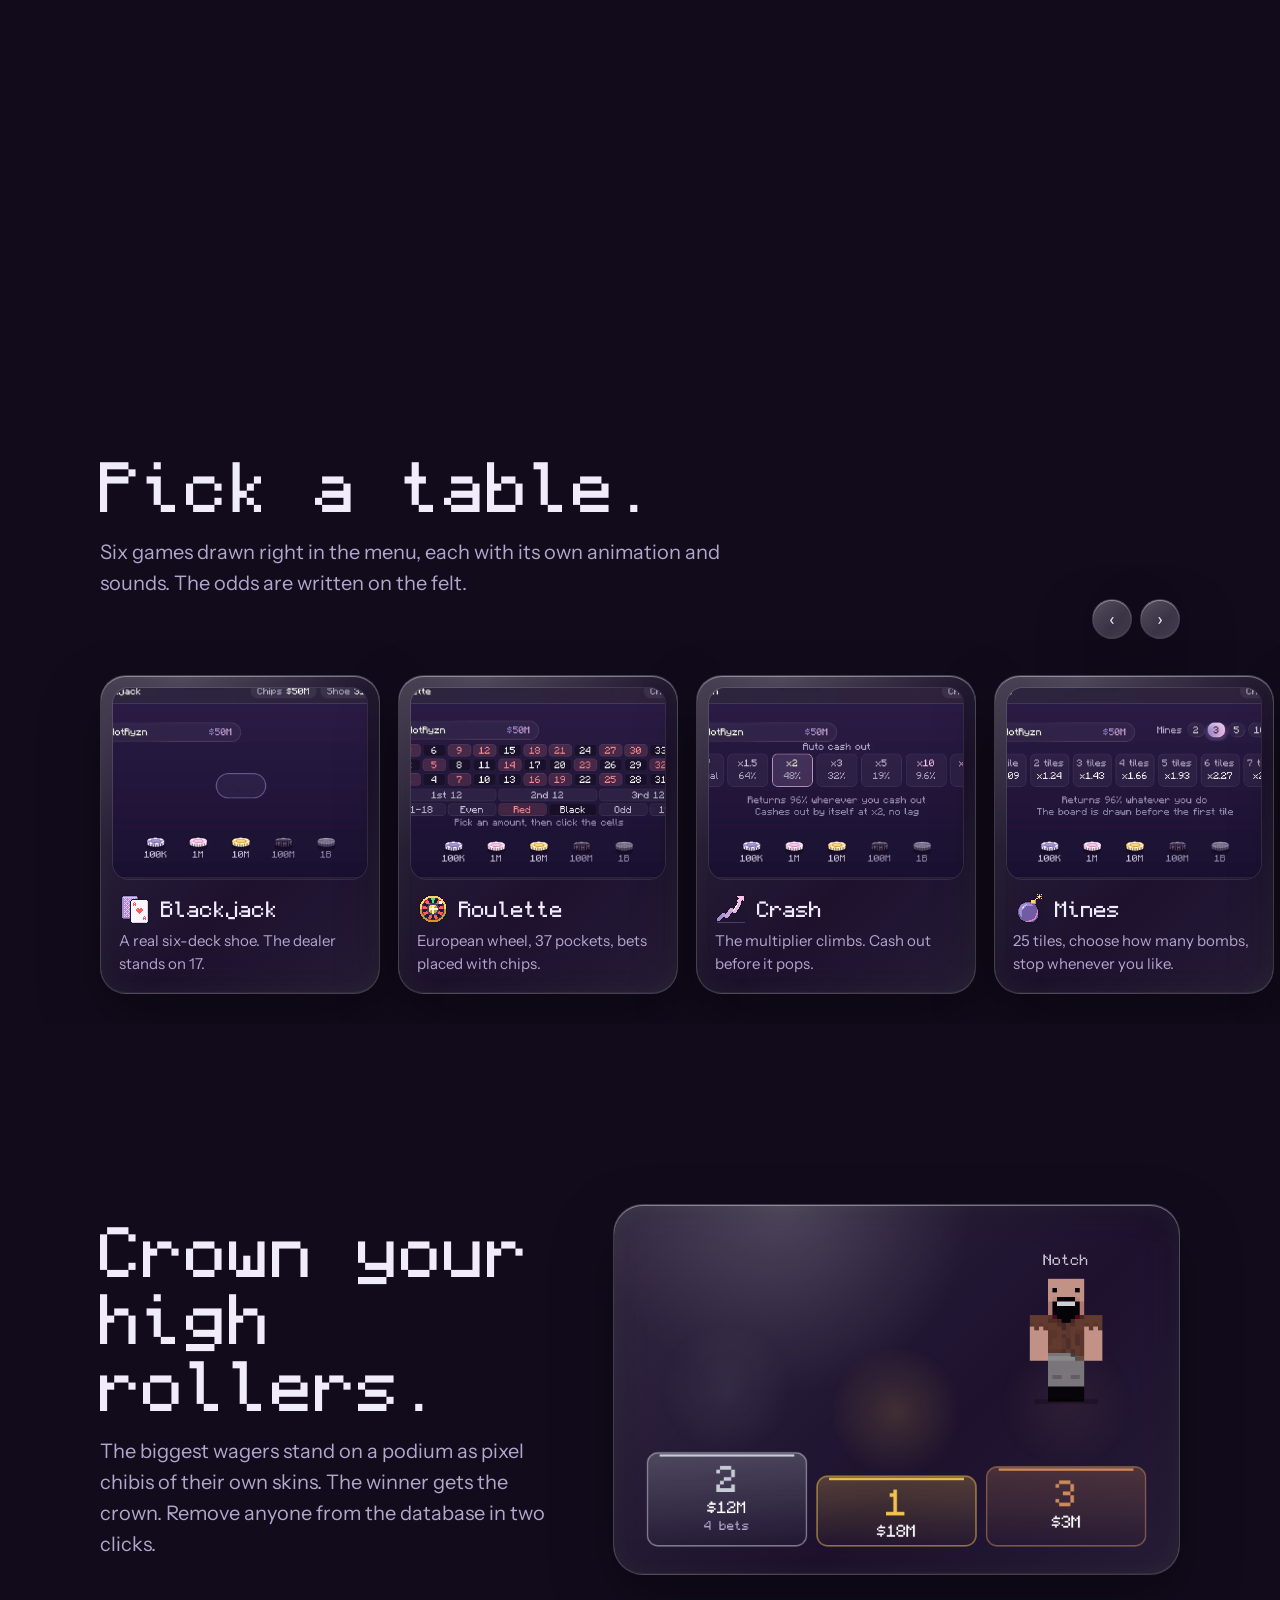
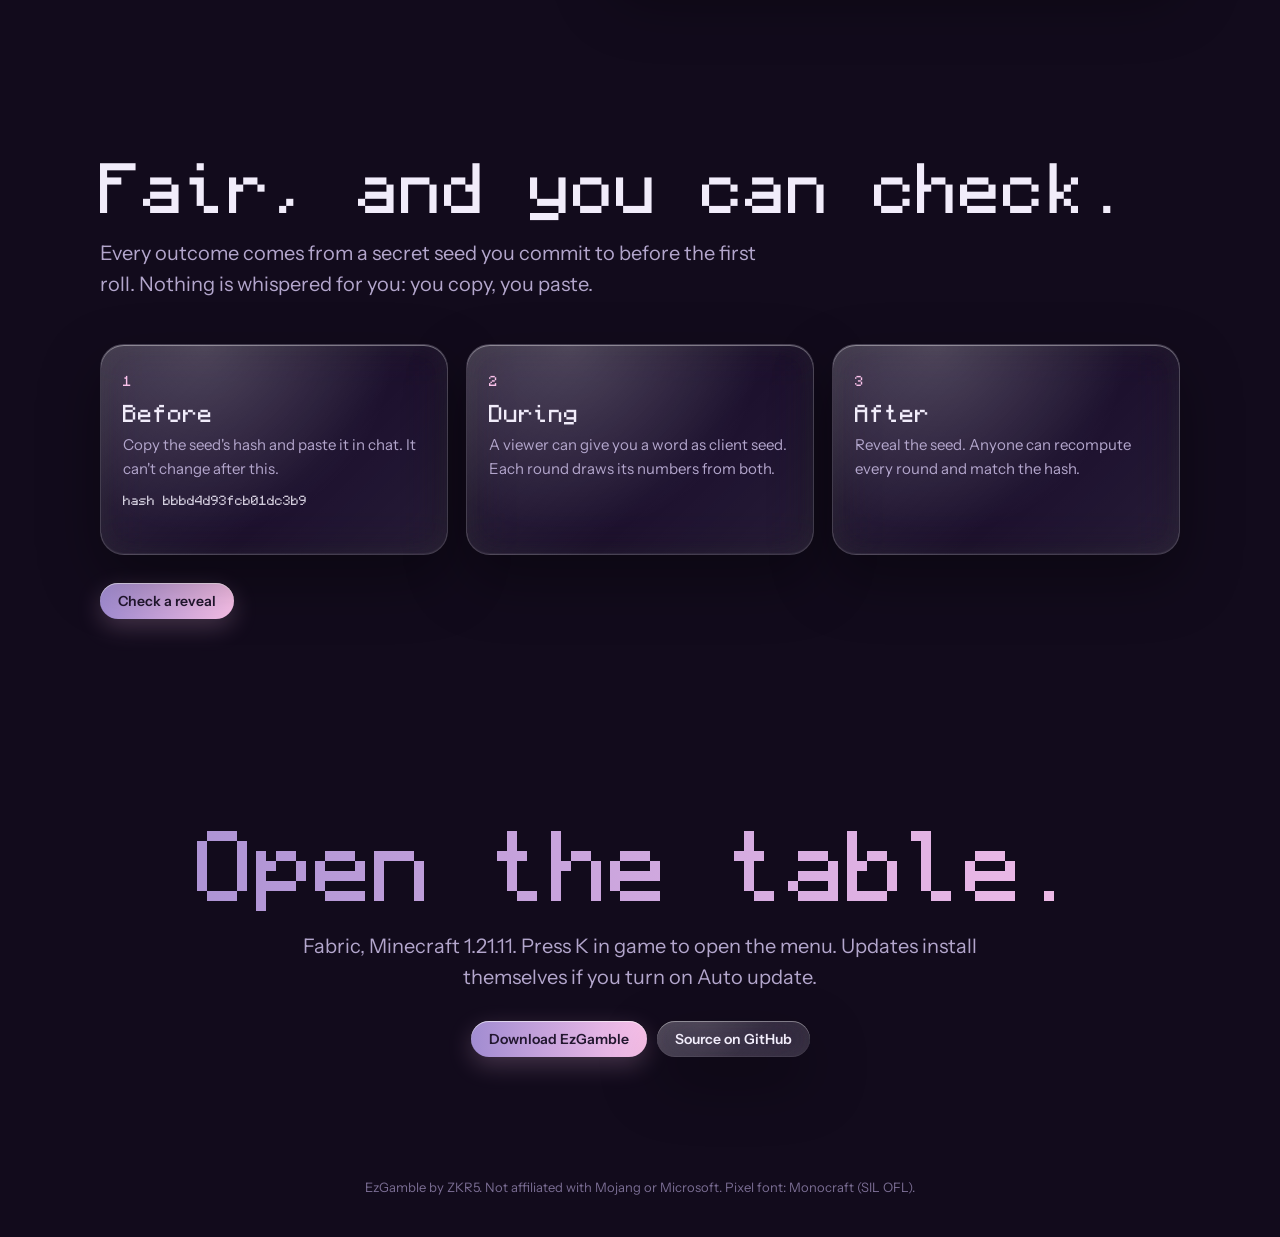
==== commit d6143373: "Release 0.3.17" ====
--- a/docs/index.html
+++ b/docs/index.html
@@ -231,16 +231,16 @@
   if (!im.complete || !im.naturalWidth) return;
   let by = Math.floor((t + seed) / 500) % 2 ? p : 0;
   if (hop) { const c = (t + seed) % 1600; if (c < 240) by = -Math.round(Math.sin(c / 240 * Math.PI) * 4) * p; }
-  g.fillStyle = 'rgba(0,0,0,.28)'; g.fillRect(cx - 6 * p, feet - p * .5, 12 * p, p);
-  const x = cx - 7 * p, top = feet - 18 * p + by, lg = feet - 4 * p + Math.min(0, by), body = top + 8 * p;
+  g.fillStyle = 'rgba(0,0,0,.28)'; g.fillRect(cx - 7 * p, feet - p * .5, 14 * p, p);
+  const x = cx - 8 * p, top = feet - 28 * p + by, lg = feet - 10 * p + Math.min(0, by), body = top + 8 * p;   // head 8, body 10, legs 10 texels
   const legacy = im.naturalHeight < 64;   // an old 64x32 skin: no left limbs, no body overlays; the right limbs stand in (Minecraft mirrors them)
   const S = (u, v, uw, vh, dx, dy, w, h) => { if (v + vh > im.naturalHeight) return; g.drawImage(im, u, v, uw, vh, Math.round(dx), Math.round(dy), Math.round(w), Math.round(h)); };
-  S(4, 20, 4, 12, x + 3 * p, lg, 4 * p, 4 * p); S(4, 36, 4, 12, x + 3 * p, lg, 4 * p, 4 * p);
-  S(legacy ? 4 : 20, legacy ? 20 : 52, 4, 12, x + 7 * p, lg, 4 * p, 4 * p); S(4, 52, 4, 12, x + 7 * p, lg, 4 * p, 4 * p);
-  S(20, 20, 8, 12, x + 3 * p, body, 8 * p, 6 * p); S(20, 36, 8, 12, x + 3 * p, body, 8 * p, 6 * p);
-  S(44, 20, 4, 12, x, body, 3 * p, 6 * p); S(44, 36, 4, 12, x, body, 3 * p, 6 * p);
-  S(legacy ? 44 : 36, legacy ? 20 : 52, 4, 12, x + 11 * p, body, 3 * p, 6 * p); S(52, 52, 4, 12, x + 11 * p, body, 3 * p, 6 * p);
-  S(8, 8, 8, 8, x + 3 * p, top, 8 * p, 8 * p); if (!legacy) S(40, 8, 8, 8, x + 3 * p, top, 8 * p, 8 * p);   // old skins often paint the hat layer solid black; Minecraft drops it
+  S(4, 20, 4, 12, x + 4 * p, lg, 4 * p, 10 * p); S(4, 36, 4, 12, x + 4 * p, lg, 4 * p, 10 * p);
+  S(legacy ? 4 : 20, legacy ? 20 : 52, 4, 12, x + 8 * p, lg, 4 * p, 10 * p); S(4, 52, 4, 12, x + 8 * p, lg, 4 * p, 10 * p);
+  S(20, 20, 8, 12, x + 4 * p, body, 8 * p, 10 * p); S(20, 36, 8, 12, x + 4 * p, body, 8 * p, 10 * p);
+  S(44, 20, 4, 12, x, body, 4 * p, 10 * p); S(44, 36, 4, 12, x, body, 4 * p, 10 * p);
+  S(legacy ? 44 : 36, legacy ? 20 : 52, 4, 12, x + 12 * p, body, 4 * p, 10 * p); S(52, 52, 4, 12, x + 12 * p, body, 4 * p, 10 * p);
+  S(8, 8, 8, 8, x + 4 * p, top, 8 * p, 8 * p); if (!legacy) S(40, 8, 8, 8, x + 4 * p, top, 8 * p, 8 * p);   // old skins often paint the hat layer solid black; Minecraft drops it
   return top;
 }
 function crown(cx, top, p, drop) {
@@ -250,7 +250,7 @@
   g.fillStyle = '#e0475b'; g.fillRect(c0 + 3 * p, cy + p, 2 * p, p);
 }
 function sparkles(cx, feet, p, t) {
-  [[-11, 15], [10, 18], [-9, 5], [12, 8], [6, 21]].forEach(([dx, dy], i) => {
+  [[-12, 24], [11, 28], [-10, 8], [13, 13], [7, 32]].forEach(([dx, dy], i) => {
     const f = Math.floor(t / 110 + i * 5) % 16; if (f > 4) return;
     const x = cx + dx * p, y = feet - dy * p, q = p * .75, col = i % 2 ? '#fff4c8' : '#f2c14e';
     g.fillStyle = col; g.fillRect(x, y, q, q);
@@ -265,7 +265,7 @@
     const grow = ease((t - [500, 250, 0][rank]) / 700), sh = STEP_H[rank] * grow, top = base - sh;
     if (sh < 1) return;
     // halo
-    const k = rank === 0 ? 1 : .55, hy = top - 10 * p, gr = g.createRadialGradient(cx, hy, 0, cx, hy, 15 * p);
+    const k = rank === 0 ? 1 : .55, hy = top - 14 * p, gr = g.createRadialGradient(cx, hy, 0, cx, hy, 15 * p);
     gr.addColorStop(0, m + Math.round(40 * k).toString(16).padStart(2, '0')); gr.addColorStop(1, m + '00');
     g.fillStyle = gr; g.fillRect(cx - 16 * p, hy - 16 * p, 32 * p, 32 * p);
     // the step, tinted glass with a medal lip
@@ -281,7 +281,7 @@
     if (land <= 0) return;
     g.globalAlpha = clamp(land * 2);
     const head = chibi(skins[rank], cx, feet, p, t, rank === 0 && land >= 1, rank * 137);
-    g.font = '18px Monocraft'; g.fillStyle = rank === 0 ? '#fbc2eb' : '#f1ecfa'; g.fillText(name, cx, feet - 18 * p - (rank === 0 ? 3 * p : 0) - 12);
+    g.font = '18px Monocraft'; g.fillStyle = rank === 0 ? '#fbc2eb' : '#f1ecfa'; g.fillText(name, cx, feet - 28 * p - (rank === 0 ? 3 * p : 0) - 12);
     if (rank === 0 && head != null) { const cd = (1 - ease((t - 1700) / 420)) * 90; if (t > 1500) crown(cx, head, p, cd); if (t > 2100) sparkles(cx, feet, p, t); }
     g.globalAlpha = 1;
   });
